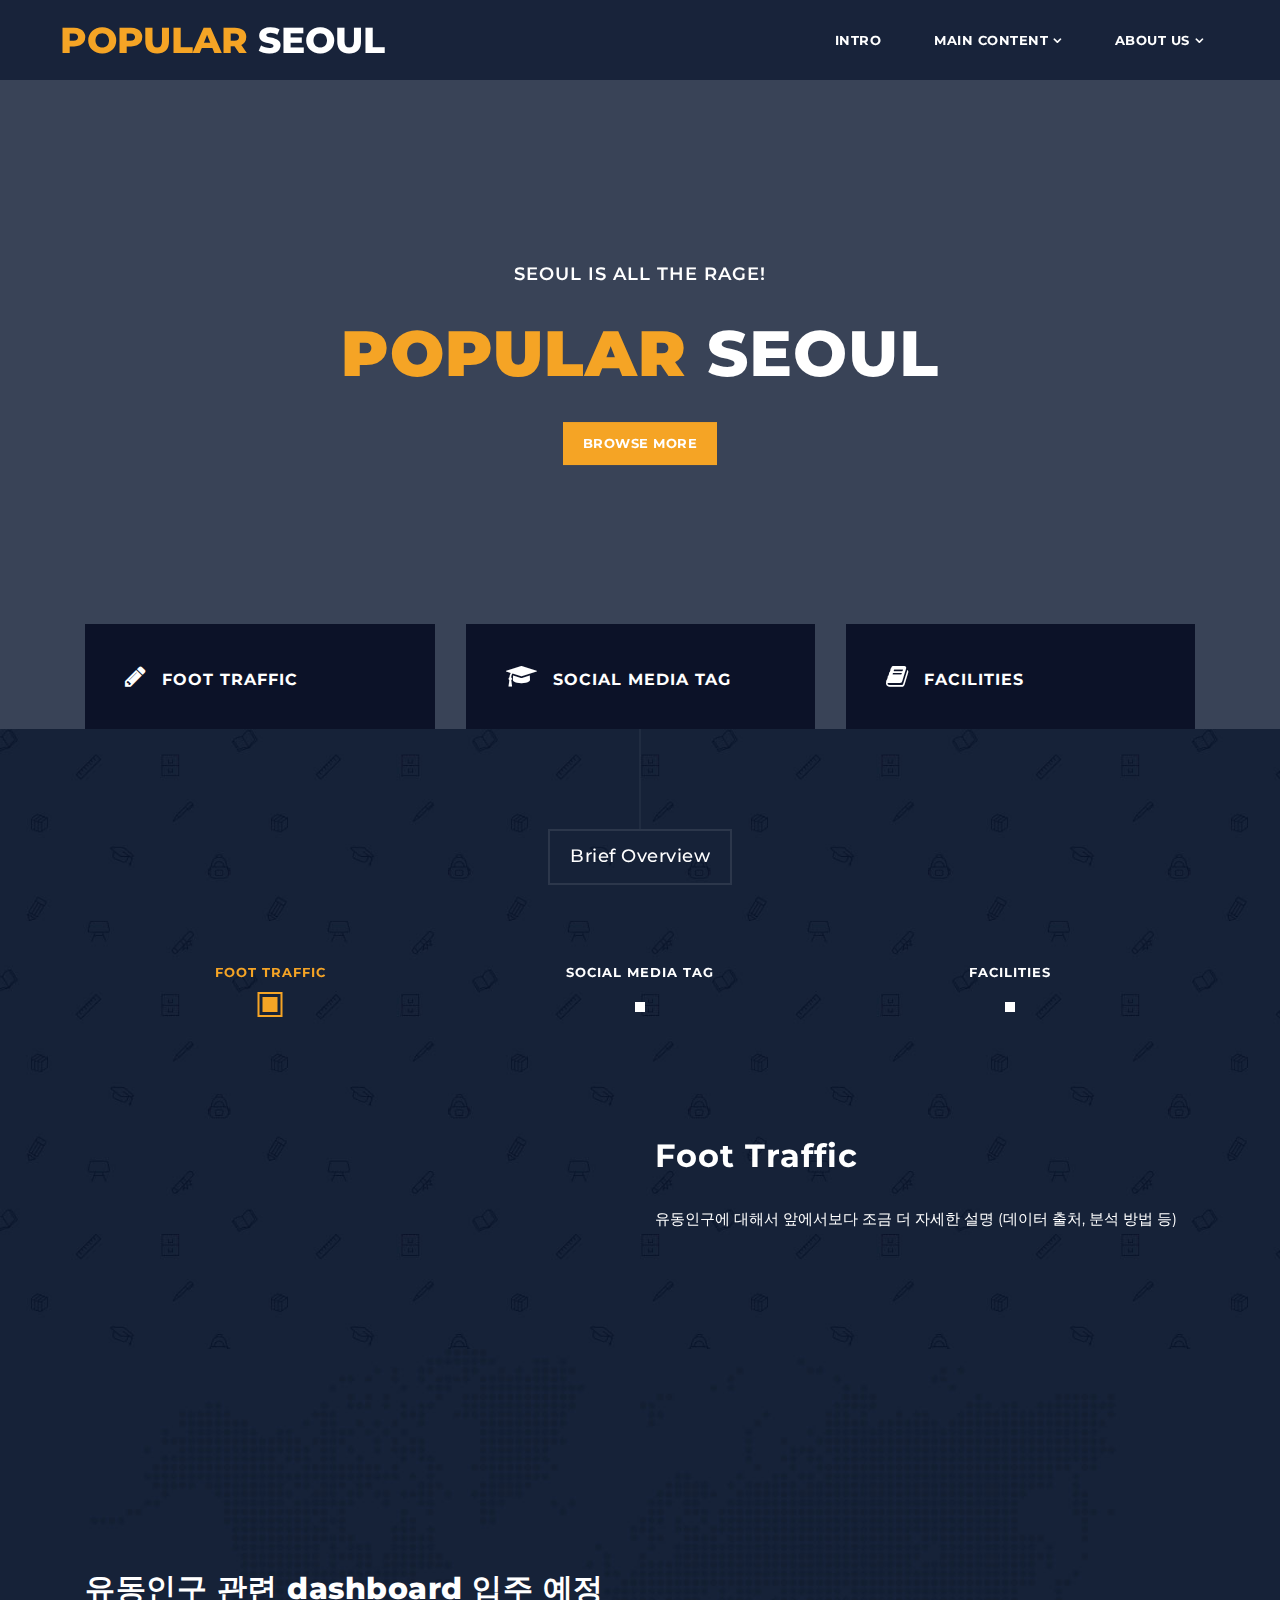
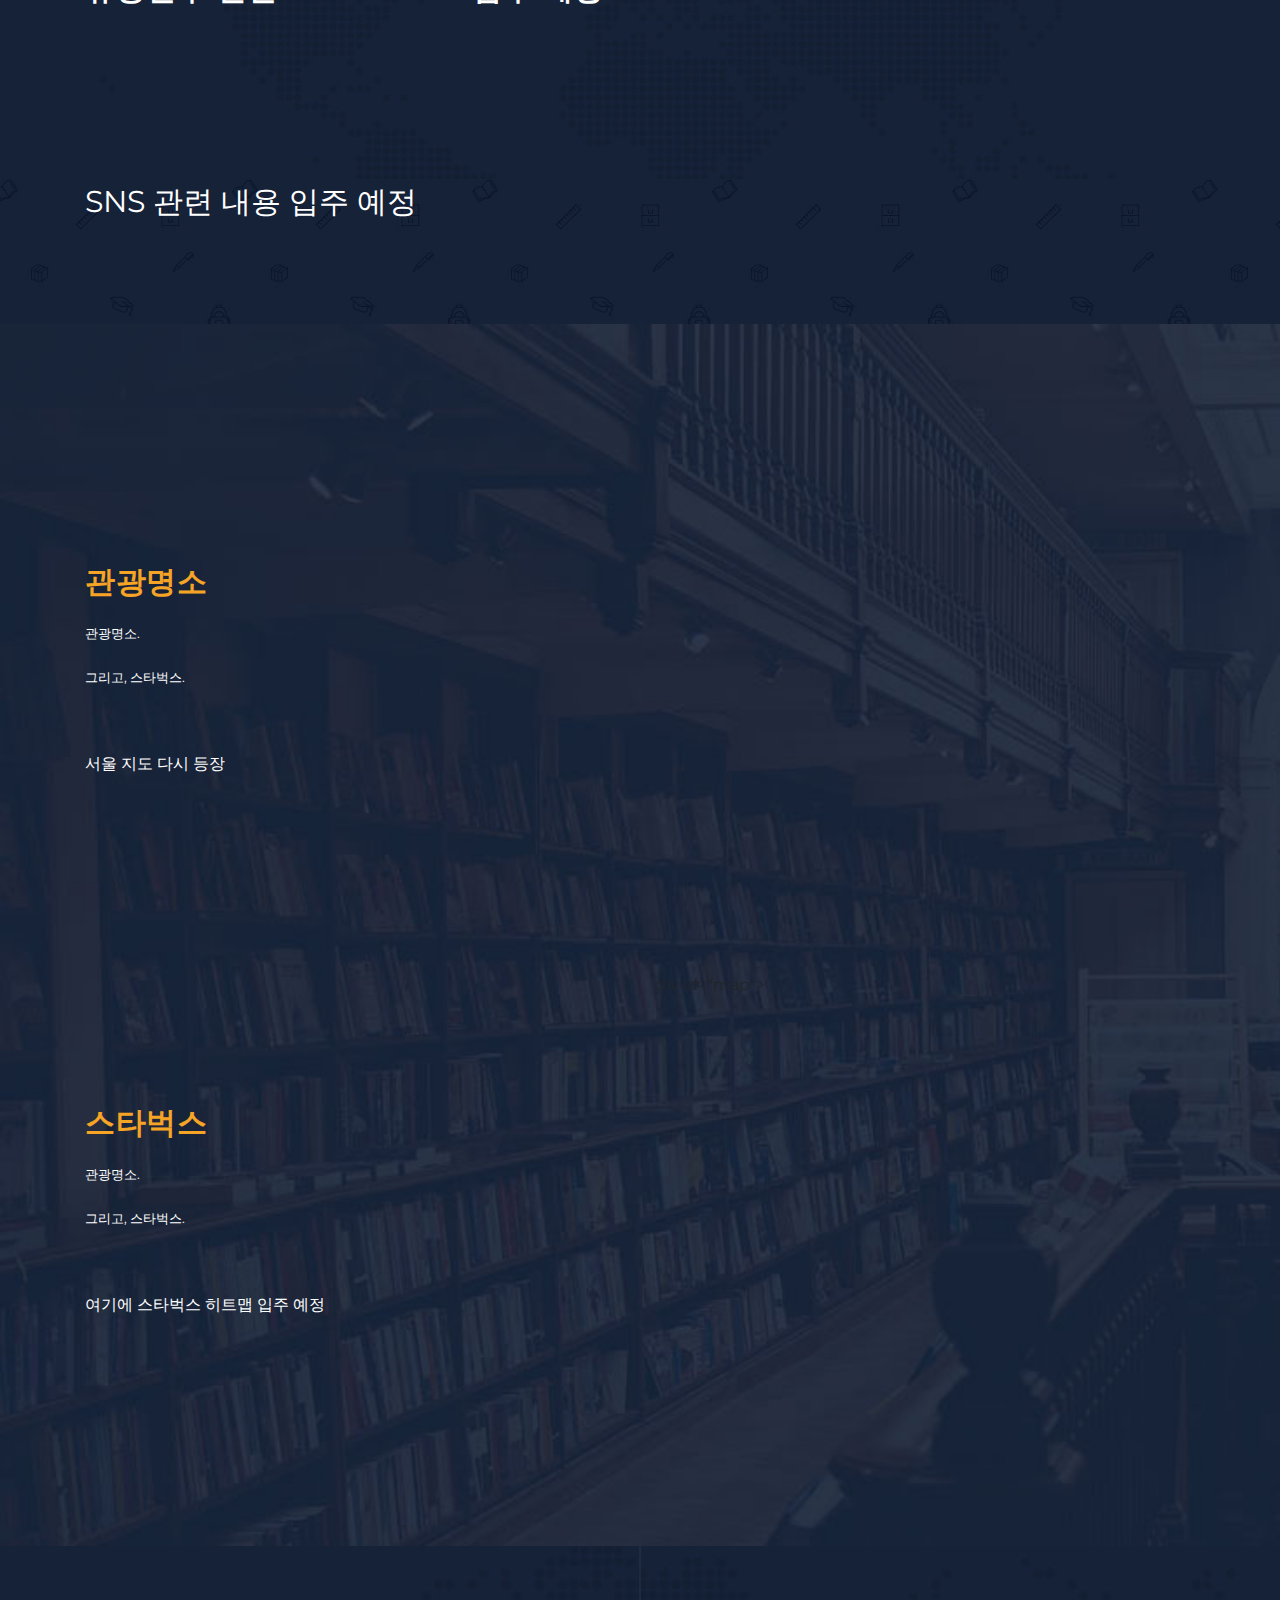
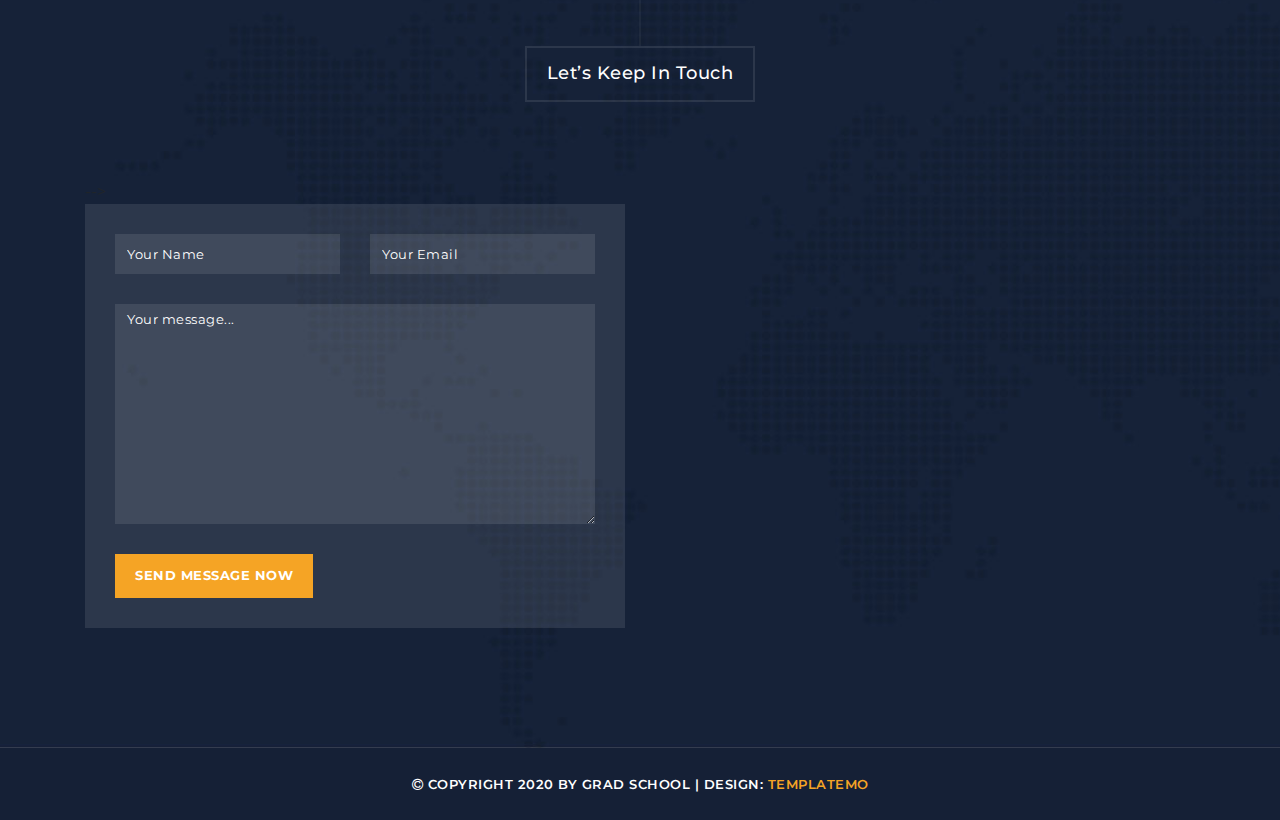
==== HTML_template/index.html @ b102420b "BigStep" ====
<!DOCTYPE html>
<html lang="en">

  <head>

    <meta charset="utf-8">
    <meta name="viewport" content="width=device-width, initial-scale=1, shrink-to-fit=no">
    <meta name="description" content="">
    <meta name="author" content="">

    <link href="assets\images\img_symbol.png" rel="icon">
    <link href="https://fonts.googleapis.com/css?family=Montserrat:100,200,300,400,500,600,700,800,900" rel="stylesheet">

    <title>Seoul is all the rage!</title>
    
    <!-- Bootstrap core CSS -->
    <link href="vendor/bootstrap/css/bootstrap.min.css" rel="stylesheet">

    <!-- Additional CSS Files -->
    <link rel="stylesheet" href="assets/css/fontawesome.css">
    <link rel="stylesheet" href="assets/css/templatemo-grad-school.css">
    <link rel="stylesheet" href="assets/css/owl.css">
    <link rel="stylesheet" href="assets/css/lightbox.css">
  </head>



<body>
  <!--header-->
  <header class="main-header clearfix" role="header">
    <div class="logo">
      <a href="#"><em>Popular</em> Seoul</a>
    </div>
    <a href="#menu" class="menu-link"><i class="fa fa-bars"></i></a>
    <nav id="menu" class="main-nav" role="navigation">
      <ul class="main-menu">
        <li><a href="#section1">Intro</a></li>
        <li class="has-submenu"><a href="#section2">Main Content</a>
          <ul class="sub-menu">
            <li><a href="#section2">Brief Overview</a></li>
            <li><a href="#section3">Foot Traffic</a></li>
            <li><a href="#section3">Social Media Tag</a></li>
            <li><a href="#section4">Facilities</a></li>
          </ul>
        </li>
        <li class="has-submenu"><a href="#section5">About us</a>
          <ul class="sub-menu">
            <li><a href="https://github.com/hwii-kk" target="_blank" class="external">Hwi Github</a></li>
            <li><a href="https://github.com/ohilikeit" target="_blank" class="external">Hwan Github</a></li>
            <li><a href="https://sungjunlim.netlify.app/" target="_blank" class="external">Jun Github</a></li>
          </ul>
        </li>
      </ul>
    </nav>
  </header>

  <!-- ***** Main Banner Area Start ***** -->
  <section class="section main-banner" id="top" data-section="section1">
    <div class="main-video-container">
      <p align="middle">
        <iframe width="940" height="600" src="https://www.youtube.com/embed/3P1CnWI62Ik?amp;autoplay=1&amp;playlist=3P1CnWI62Ik&loop=1&mute=1&controls=0&modestbranding=1&disablekb=1&rel=0&showinfo=0" frameborder="0" allow="accelerometer; autoplay; clipboard-write; encrypted-media; gyroscope; picture-in-picture" allowfullscreen></iframe>
      </p>
    </div>
    <div class="video-overlay header-text">
      <div class="caption">
        <h6>Seoul is all the rage!</h6>
        <h2><em>Popular</em> Seoul</h2>
        <div class="main-button">
            <div class="scroll-to-section"><a href="#section2">Browse more</a></div>
        </div>
      </div>
    </div>
  </section>
  <!-- ***** Main Banner Area End ***** -->


  <section class="features">
    <div class="container">
      <div class="row">
        <div class="col-lg-4 col-12">
          <div class="features-post">
            <div class="features-content">
              <div class="content-show">
                <h4><i class="fa fa-pencil"></i>Foot Traffic</h4>
              </div>
              <div class="content-hide">
                <p>유동인구 관련 간략 소개</p>
                <div class="scroll-to-section"><a href="#section2">More Info.</a></div>
            </div>
            </div>
          </div>
        </div>
        <div class="col-lg-4 col-12">
          <div class="features-post second-features">
            <div class="features-content">
              <div class="content-show">
                <h4><i class="fa fa-graduation-cap"></i>Social Media Tag</h4>
              </div>
              <div class="content-hide">
                <p>We crawled data from Instagram and made word cloud.</p>
                <div class="scroll-to-section"><a href="#section3">Details</a></div>
              </div>
            </div>
          </div>
        </div>
        <div class="col-lg-4 col-12">
          <div class="features-post third-features">
            <div class="features-content">
              <div class="content-show">
                <h4><i class="fa fa-book"></i>Facilities</h4>
              </div>
              <div class="content-hide">
                <p>관광지 및 편의시설(스타벅스) 분석한 거 간략 소개</p>
                <div class="scroll-to-section"><a href="#section4">Saerch More</a></div>
            </div>
            </div>
          </div>
        </div>
      </div>
    </div>
  </section>

  <section class="section why-us" data-section="section2">
    <div class="container">
      <div class="row">
        <div class="col-md-12">
          <div class="section-heading">
            <h2>Brief Overview</h2>
          </div>
        </div>
        <div class="col-md-12">
          <div id='tabs'>
            <ul>
              <li><a href='#tabs-1'>Foot Traffic</a></li>
              <li><a href='#tabs-2'>Social Media Tag</a></li>
              <li><a href='#tabs-3'>Facilities</a></li>
            </ul>
            <section class='tabs-content'>
              <article id='tabs-1'>
                <div class="row">
                  <div class="col-md-6">
                    <img src="" alt="">
                  </div>
                  <div class="col-md-6">
                    <h4>Foot Traffic</h4>
                    <p>유동인구에 대해서 앞에서보다 조금 더 자세한 설명 (데이터 출처, 분석 방법 등)</p>
                    <!-- <p>Grad School is free educational HTML template with Bootstrap 4.5.2 CSS layout. Feel free to use it for educational or commercial purposes. You may want to make <a href="https://paypal.me/templatemo" target="_parent" rel="sponsored">a little donation</a> to TemplateMo. Please tell your friends about us. Thank you.</p> -->
                  </div>
                </div>
              </article>
              <article id='tabs-2'>
                <div class="row">
                  <div class="col-md-6">
                    <img src="C:\Users\SungJunLim\Desktop\templatemo_557_grad_school\assets\images\instagram_logo.png" alt="">
                  </div>
                  <div class="col-md-6">
                    <h4>Social Media Tag</h4>
                    <br>
                    <p>We've tried to scrap data related to popular place in Seoul using several tags e.g. "서울맛집", "서울핫플", "서울데이트" etc. </p>
                    <br>
                    <p>We tried to make word cloud using self-crawled 5,000 data  </p>
                    <br>
                    <p>아직 crawling 진행 중이고 완료 시 pre-processing 방안 고민해야합니다.</p>
                  </div>
                </div>
              </article>
              <article id='tabs-3'>
                <div class="row">
                  <div class="col-md-6">
                    <img src="" alt="">
                  </div>
                  <div class="col-md-6">
                    <h4>Facilities</h4>
                    <p>관광정보 관련 설명 <a rel="nofollow" href="https://datalab.naver.com/" target="_blank">(데이터 출처, 분석)</a></p>
                    <p>스타벅스 및 편의시설에 대한 설명</p>
                  </div>
                </div>
              </article>
            </section>
          </div>
        </div>
      </div>
    </div>
  </section>

<!-- 유동인구 Section -->
  <section class="section coming-soon" data-section="section3">
    <div class="container">
      <div class="row">
        <div class="col-md-12">
          <div class="continer centerIt">
            <div>
              <h4>유동인구 관련 dashboard 입주 예정</h4>

              <!-- <div class="counter">

                <div class="days">
                  <div class="value">00</div>
                  <span>Days</span>
                </div>

                <div class="hours">
                  <div class="value">00</div>
                  <span>Hours</span>
                </div>

                <div class="minutes">
                  <div class="value">00</div>
                  <span>Minutes</span>
                </div>

                <div class="seconds">
                  <div class="value">00</div>
                  <span>Seconds</span>
                </div>

              </div> -->
            </div>
          </div>
        </div>
      </div>
    </div>
  </section>


<!-- SNS 분석 섹션 -->
  <section class="section courses" data-section="section4">
    <div class="container">
      <div class="row">
        <div class="col-md-12">
          <div id="word_cloud">
            SNS 관련 내용 입주 예정
          </div>
        </div>
      </div>
    </div>
  </section>

  <!-- Attraction 분석 섹션-->
  <section class="section video" data-section="section5">
    <div class="container">
      <div class="row">
        <div class="col-md-6 align-self-center">
          <div class="left-content">
            <h4><em>관광명소</em></h4>
            <p>관광명소.
            <br><br>그리고, 스타벅스.</p>
            <br><br>서울 지도 다시 등장
          </div>
        </div>
        <div class="col-md-6">
          <div id="map">
            <iframe src="https://maps.google.com/maps?q=Av.+L%C3%BAcio+Costa,+Rio+de+Janeiro+-+RJ,+Brazil&t=&z=13&ie=UTF8&iwloc=&output=embed" width="100%" height="422px" frameborder="0" style="border:0" allowfullscreen></iframe>
          </div>
        </div>
      </div>

      <div class="make-distance"></div>

      <div class="row">
        <div class="col-md-6 align-self-center">
          <div class="left-content">
            <h4><em>스타벅스</em></h4>
            <p>관광명소.
            <br><br>그리고, 스타벅스.</p>
            <br><br>여기에 스타벅스 히트맵 입주 예정
          </div>
        </div>
        <div class="col-md-6">div id="map">
          <iframe src="https://maps.google.com/maps?q=Av.+L%C3%BAcio+Costa,+Rio+de+Janeiro+-+RJ,+Brazil&t=&z=13&ie=UTF8&iwloc=&output=embed" width="100%" height="422px" frameborder="0" style="border:0" allowfullscreen></iframe>
        </div>
        </div>
      </div>
    </div>
  </section>



  <!-- <section class="section courses" data-section="section4">
    <div class="container-fluid">
      <div class="row">
        <div class="col-md-12">
          <div class="section-heading">
            <h2>Social Media Tag</h2>
          </div>
        </div>
        <div class="owl-carousel owl-theme">
          <div class="item">
            <img src="assets/images/courses-01.jpg" alt="Course #1">
            <div class="down-content">
              <h4>Digital Marketing</h4>
              <p>You can get free images and videos for your websites by visiting Unsplash, Pixabay, and Pexels.</p>
              <div class="author-image">
                <img src="assets/images/author-01.png" alt="Author 1">
              </div>
              <div class="text-button-pay">
                <a href="#">Pay <i class="fa fa-angle-double-right"></i></a>
              </div>
            </div>
          </div>
          <div class="item">
            <img src="assets/images/courses-02.jpg" alt="Course #2">
            <div class="down-content">
              <h4>Business World</h4>
              <p>Quisque cursus augue ut velit dictum, quis volutpat enim blandit. Maecenas a lectus ac ipsum porta.</p>
              <div class="author-image">
                <img src="assets/images/author-02.png" alt="Author 2">
              </div>
              <div class="text-button-free">
                <a href="#">Free <i class="fa fa-angle-double-right"></i></a>
              </div>
            </div>
          </div>
          <div class="item">
            <img src="assets/images/courses-03.jpg" alt="Course #3">
            <div class="down-content">
              <h4>Media Technology</h4>
              <p>Pellentesque ultricies diam magna, auctor cursus lectus pretium nec. Maecenas finibus lobortis enim.</p>
              <div class="author-image">
                <img src="assets/images/author-03.png" alt="Author 3">
              </div>
              <div class="text-button-pay">
                <a href="#">Pay <i class="fa fa-angle-double-right"></i></a>
              </div>
            </div>
          </div>
          <div class="item">
            <img src="assets/images/courses-04.jpg" alt="Course #4">
            <div class="down-content">
              <h4>Communications</h4>
              <p>Download free images and videos for your websites by visiting Unsplash, Pixabay, and Pexels.</p>
              <div class="author-image">
                <img src="assets/images/author-04.png" alt="Author 4">
              </div>
              <div class="text-button-free">
                <a href="#">Free <i class="fa fa-angle-double-right"></i></a>
              </div>
            </div>
          </div>
          <div class="item">
            <img src="assets/images/courses-05.jpg" alt="">
            <div class="down-content">
              <h4>Business Ethics</h4>
              <p>Pellentesque ultricies diam magna, auctor cursus lectus pretium nec. Maecenas finibus lobortis enim.</p>
              <div class="author-image">
                <img src="assets/images/author-05.png" alt="">
              </div>
              <div class="text-button-pay">
                <a href="#">Pay <i class="fa fa-angle-double-right"></i></a>
              </div>
            </div>
          </div>
          <div class="item">
            <img src="assets/images/courses-01.jpg" alt="">
            <div class="down-content">
              <h4>Photography</h4>
              <p>Quisque cursus augue ut velit dictum, quis volutpat enim blandit. Maecenas a lectus ac ipsum porta.</p>
              <div class="author-image">
                <img src="assets/images/author-01.png" alt="">
              </div>
              <div class="text-button-free">
                <a href="#">Free <i class="fa fa-angle-double-right"></i></a>
              </div>
            </div>
          </div>
          <div class="item">
            <img src="assets/images/courses-02.jpg" alt="">
            <div class="down-content">
              <h4>Web Development</h4>
              <p>Pellentesque ultricies diam magna, auctor cursus lectus pretium nec. Maecenas finibus lobortis enim.</p>
              <div class="author-image">
                <img src="assets/images/author-02.png" alt="">
              </div>
              <div class="text-button-free">
                <a href="#">Free <i class="fa fa-angle-double-right"></i></a>
              </div>
            </div>
          </div>
          <div class="item">
            <img src="assets/images/courses-03.jpg" alt="">
            <div class="down-content">
              <h4>Learn HTML CSS</h4>
              <p>You can get free images and videos for your websites by visiting Unsplash, Pixabay, and Pexels.</p>
              <div class="author-image">
                <img src="assets/images/author-03.png" alt="">
              </div>
              <div class="text-button-pay">
                <a href="#">Pay <i class="fa fa-angle-double-right"></i></a>
              </div>
            </div>
          </div>
          <div class="item">
            <img src="assets/images/courses-04.jpg" alt="">
            <div class="down-content">
              <h4>Social Media</h4>
              <p>Pellentesque ultricies diam magna, auctor cursus lectus pretium nec. Maecenas finibus lobortis enim.</p>
              <div class="author-image">
                <img src="assets/images/author-04.png" alt="">
              </div>
              <div class="text-button-pay">
                <a href="#">Pay <i class="fa fa-angle-double-right"></i></a>
              </div>
            </div>
          </div>
          <div class="item">
            <img src="assets/images/courses-05.jpg" alt="">
            <div class="down-content">
              <h4>Digital Arts</h4>
              <p>Quisque cursus augue ut velit dictum, quis volutpat enim blandit. Maecenas a lectus ac ipsum porta.</p>
              <div class="author-image">
                <img src="assets/images/author-05.png" alt="">
              </div>
              <div class="text-button-free">
                <a href="#">Free <i class="fa fa-angle-double-right"></i></a>
              </div>
            </div>
          </div>
          <div class="item">
            <img src="assets/images/courses-01.jpg" alt="">
            <div class="down-content">
              <h4>Media Streaming</h4>
              <p>Pellentesque ultricies diam magna, auctor cursus lectus pretium nec. Maecenas finibus lobortis enim.</p>
              <div class="author-image">
                <img src="assets/images/author-01.png" alt="">
              </div>
              <div class="text-button-pay">
                <a href="#">Pay <i class="fa fa-angle-double-right"></i></a>
              </div>
            </div>
          </div>
        </div>
      </div>
    </div>
  </section>
-->

  <!-- <section class="section video" data-section="section5">
    <div class="container">
      <div class="row">
        <div class="col-md-6 align-self-center">
          <div class="left-content">
            <span>our presentation is for you</span>
            <h4>Watch the video to learn more <em>about Grad School</em></h4>
            <p>You are NOT allowed to redistribute this template ZIP file on any template collection website. However, you can use this template to convert into a specific theme for any kind of CMS platform such as WordPress. You may <a rel="nofollow" href="https://templatemo.com/contact" target="_parent">contact TemplateMo</a> for details.
            <br><br>Suspendisse tincidunt, magna ut finibus rutrum, libero dolor euismod odio, nec interdum quam felis non ante.</p>
            <div class="main-button"><a rel="nofollow" href="https://fb.com/templatemo" target="_parent">External URL</a></div>
          </div>
        </div>
        <div class="col-md-6">
          <article class="video-item">
            <div class="video-caption">
              <h4>Power HTML Template</h4>
            </div>
            <figure>
              <a href="https://www.youtube.com/watch?v=r9LtOG6pNUw" class="play"><img src="assets/images/main-thumb.png"></a>
            </figure>
          </article>
        </div>
      </div>
    </div>
  </section> -->

  <section class="section contact" data-section="section6">
    <div class="container">
      <div class="row">
        <div class="col-md-12">
          <div class="section-heading">
            <h2>Let’s Keep In Touch</h2>
          </div>
        </div>
        <div class="col-md-6"> -->
        
        <!-- Do you need a working HTML contact-form script?
                	
                    Please visit https://templatemo.com/contact page -->
                    
          <form id="contact" action="" method="post">
            <div class="row">
              <div class="col-md-6">
                  <fieldset>
                    <input name="name" type="text" class="form-control" id="name" placeholder="Your Name" required="">
                  </fieldset>
                </div>
                <div class="col-md-6">
                  <fieldset>
                    <input name="email" type="text" class="form-control" id="email" placeholder="Your Email" required="">
                  </fieldset>
                </div>
              <div class="col-md-12">
                <fieldset>
                  <textarea name="message" rows="6" class="form-control" id="message" placeholder="Your message..." required=""></textarea>
                </fieldset>
              </div>
              <div class="col-md-12">
                <fieldset>
                  <button type="submit" id="form-submit" class="button">Send Message Now</button>
                </fieldset>
              </div>
            </div>
          </form>
        </div>
        <div class="col-md-6">
          <div id="map">
            <iframe src="https://maps.google.com/maps?q=Av.+L%C3%BAcio+Costa,+Rio+de+Janeiro+-+RJ,+Brazil&t=&z=13&ie=UTF8&iwloc=&output=embed" width="100%" height="422px" frameborder="0" style="border:0" allowfullscreen></iframe>
          </div>
        </div>
      </div>
    </div>
  </section>

  <footer>
    <div class="container">
      <div class="row">
        <div class="col-md-12">
          <p><i class="fa fa-copyright"></i> Copyright 2020 by Grad School  
          
           | Design: <a href="https://templatemo.com" rel="sponsored" target="_parent">TemplateMo</a></p>
        </div>
      </div>
    </div>
  </footer>

  <!-- Scripts -->
  <!-- Bootstrap core JavaScript -->
    <script src="vendor/jquery/jquery.min.js"></script>
    <script src="vendor/bootstrap/js/bootstrap.bundle.min.js"></script>

    <script src="assets/js/isotope.min.js"></script>
    <script src="assets/js/owl-carousel.js"></script>
    <script src="assets/js/lightbox.js"></script>
    <script src="assets/js/tabs.js"></script>
    <script src="assets/js/video.js"></script>
    <script src="assets/js/slick-slider.js"></script>
    <script src="assets/js/custom.js"></script>
    <script>
        //according to loftblog tut
        $('.nav li:first').addClass('active');

        var showSection = function showSection(section, isAnimate) {
          var
          direction = section.replace(/#/, ''),
          reqSection = $('.section').filter('[data-section="' + direction + '"]'),
          reqSectionPos = reqSection.offset().top - 0;

          if (isAnimate) {
            $('body, html').animate({
              scrollTop: reqSectionPos },
            800);
          } else {
            $('body, html').scrollTop(reqSectionPos);
          }

        };

        var checkSection = function checkSection() {
          $('.section').each(function () {
            var
            $this = $(this),
            topEdge = $this.offset().top - 80,
            bottomEdge = topEdge + $this.height(),
            wScroll = $(window).scrollTop();
            if (topEdge < wScroll && bottomEdge > wScroll) {
              var
              currentId = $this.data('section'),
              reqLink = $('a').filter('[href*=\\#' + currentId + ']');
              reqLink.closest('li').addClass('active').
              siblings().removeClass('active');
            }
          });
        };

        $('.main-menu, .scroll-to-section').on('click', 'a', function (e) {
          if($(e.target).hasClass('external')) {
            return;
          }
          e.preventDefault();
          $('#menu').removeClass('active');
          showSection($(this).attr('href'), true);
        });

        $(window).scroll(function () {
          checkSection();
        });
    </script>
</body>
</html>
---- HTML_template/assets/css/templatemo-grad-school.css ----
/*
    
TemplateMo 557 Grad School

https://templatemo.com/tm-557-grad-school

*/


@import url(fontawesome.css);
@import url("<link href="https://fonts.googleapis.com/css?family=Montserrat:100,200,300,400,500,600,700,800,900" rel="stylesheet">");
body {
    font-family: 'Montserrat', sans-serif;
}

/* Basic */

a {
	color: #3CF;
    text-decoration: none;
}

a:hover {
	color: #FC3;
    text-decoration: none;
}

ul {
    padding: 0px;
    margin: 0px;
    list-style: none;
}

p {
    font-size: 13px;
    line-height: 22px;
}


.section-heading {
    text-align: center;
    margin-bottom: 70px;
}

.section-heading h2:before {
    width: 1px;
    height: 100px;
    background-color: rgba(250,250,250,0.1);
    position: absolute;
    top: -102px;
    content: '';
    left: 50%;
    transform: translate(-50%);
}

.section-heading h2 {
    margin-top: 100px;
    position: relative;
    font-size: 18px;
    font-weight: 500;
    color: #fff;
    letter-spacing: 0.5px;
    display: inline-block;
    padding: 15px 20px;
    border: 2px solid rgba(250,250,250,0.1);
}


/* Buttons */

.main-button a {
    background-color: #f5a425;
    color: #fff;
    font-size: 13px;
    text-transform: uppercase;
    letter-spacing: 0.5px;
    font-weight: 700;
    padding: 12px 20px;
    display: inline-block;
    outline: none;
}

a.menu-link { display: none; }

@media screen and (max-width: 950px) {
  a.menu-link {
    float: right;
    display: block;
    font-size: 36px;
    color: #fff;
    padding-right: 30px;
    padding-top: 15px;
  }
  nav[role="navigation"] {
    clear: both;
    -webkit-transition: all 0.3s ease-out;
    -moz-transition: all 0.3s ease-out;
    -ms-transition: all 0.3s ease-out;
    -o-transition: all 0.3s ease-out;
    transition: all 0.3s ease-out;
  }
  .js nav[role="navigation"] {
    overflow: hidden;
    max-height: 0;
  }
  nav[role="navigation"].active {
    max-height: 20em;
    height: 20em;
    overflow-y: scroll;
  }
  nav[role="navigation"] ul {
    top: 0;
    width: 100%;
    position: relative;
    margin: 0;
    padding: 0;
    border-top: 1px solid rgba(250,250,250,0.25);
    background-color: rgba(22,34,57,0.99);
  }
  nav[role="navigation"] li a {
    display: block;
    padding: 15px 0px;
    border-bottom: 1px solid rgba(250,250,250,0.25);
    text-align: center;
    color: #fff;
    font-size: 13px;
    text-transform: uppercase;
    font-weight: 700;
    line-height: 1.5;
  }
  nav[role="navigation"] li:hover a,
  nav[role="navigation"] li.active a {
      color: #f5a425;
  }
  
  @media screen and (min-width: 951px) {
    .js nav[role="navigation"] {
      max-height: none;
    }

    nav[role="navigation"] li {
      display: inline-block;
      margin: 0 0.25em;
    }
    nav[role="navigation"] li a {
      border: 0;
    }
  }
}

/* Header */

@media screen and (max-width: 1050px) {
  .main-header .logo {
      padding-left: 30px!important;
  }

  .main-menu {
      padding-right: 30px!important;
  }

  .main-menu li {
      margin-left: 5px!important;
  }
}

.main-header {
    background-color: rgba(22,34,57,0.95);
    height: 80px;
    position: fixed;
    z-index: 12;
    width: 100%;
    top: 0;
}

.main-header .logo {
    float: left;
    line-height: 80px;
    padding-left: 60px;
}

.main-header .logo a {
    font-size: 36px;
    text-transform: uppercase;
    font-weight: 800;
    color: #fff;
}
.main-header .logo a em {
    font-style: normal;
    color: #f5a425;
}

.main-menu {
    float: right;
    padding-right: 60px;
}

.main-menu li {
    display: inline-block;
    line-height: 79px;
    margin-left: 15px;
    position: relative;
}

.main-menu li:first-child {
    margin-left: 0px;
}

.main-menu li a {
    padding: 10px 15px;
    font-size: 13px;
    text-transform: uppercase;
    letter-spacing: 0.5px;
    font-weight: 700;
    color: #fff;
    border: 2px solid transparent;
    transition: all 0.5s;
}

.main-menu li.has-submenu a:after {
    content: '\f107';
    font-family: "FontAwesome";
    margin-left: 5px;
}

.main-menu li.has-submenu ul li a:after {
    display: none;
}

.main-menu li .sub-menu {
    position: absolute;
    width: 160px;
    background-color: #18233a;
    opacity: 0;
    visibility: hidden;
    transition: all 0.5s;
}

.main-menu li:hover .sub-menu {
    opacity: 1;
    visibility: visible;
}

.main-menu li .sub-menu li {
    display: block;
    line-height: 20px;
    margin-left: 0px;
    margin-bottom: 15px;
    padding-bottom: 15px;
    border-bottom: 1px solid #121b2f;
}

.main-menu li .sub-menu li:first-child {
    padding-top: 15px;
}

.main-menu li .sub-menu li:last-child {
    margin-bottom: 0px;
    border-bottom: none;
}

.main-menu li .sub-menu li a {
    font-size: 12px;
    font-weight: 500;
    padding: 0px 15px;
    letter-spacing: 0.5px;
    border: none;
    transition: all 0.5s;
}

.main-menu li .sub-menu li a:hover {
    color: #f5a425;
    border: none;
}

.main-nav li:hover a,
.main-nav li.active a {
    border: 2px solid #f5a425;
}

@media (max-width: 950px) {
  .main-nav li:hover a,
  .main-nav li.active a {
    border: 2px solid transparent;
    border-bottom: 1px solid rgba(250,250,250,0.25);
  }
}


.main-video-container {
  position: relative;
  height: 0;
  padding-bottom: 56.25%;
}

.main-video-container iframe {
  position: absolute;
  top: 0;
  left: 0;
  width: 100%;
  height: 100%;
}


/* Slider */

.main-banner {
  position: relative;
  max-height: 100%;
  overflow: hidden;
  margin-bottom: -7px;
}

#bg-video {
    min-width: 100%;
    min-height: 100vh;
    max-width: 100%;
    max-height: 100vh;
    object-fit: cover;
    z-index: -1;
}

#bg-video::-webkit-media-controls {
    display: none !important;
}

.video-overlay {
    position: absolute;
    background-color: rgba(22,34,57,0.85);
    top: 0;
    left: 0;
    bottom: 7px;
    width: 100%;
}

.main-banner .caption {
  text-align: center;
  position: absolute;
  width: 80%;
  left: 50%;
  top: 50%;
  transform: translate(-50%,-50%);
}

.main-banner .caption h6 {
  margin-top: 0px;
  font-size: 18px;
  text-transform: uppercase;
  font-weight: 600;
  color: #fff;
  letter-spacing: 1px;
}

.main-banner .caption h2 {
  margin-top: 30px;
  margin-bottom: 30px;
  font-size: 64px;
  text-transform: uppercase;
  font-weight: 800;
  color: #fff;
  letter-spacing: 1px;
}

.main-banner .caption h2 em {
  font-style: normal;
  color: #f5a425;
  font-weight: 900;
}

@media screen and (max-width: 1180px) {

  .main-banner .caption h6 {
    font-weight: 500;
  }

  .main-banner .caption h2 {
    font-size: 58px;
  }

}
@media screen and (max-width: 767px) {

  .main-banner .caption h6 {
    font-weight: 500;
  }

  .main-banner .caption h2 {
    font-size: 36px;
  }

}


/* Features */

section.features .col-4 {
    padding-left: 0px;
    padding-right: 0px;
}

.features-post {
  position: relative;
  margin-bottom: 0px;
}

.features-thumb {
  overflow: hidden;
  position: relative;
}

.features-thumb img {
  width: 100%;
}

.features-content {
  position: absolute;
  bottom: 0;
  left: 0;
  width: 100%;
  background-color: #0c1228;
  color: #fff;
  padding: 40px;
}

.features-content:hover {
    background-color: #f5a425;
    box-shadow: 0px 0px 30px rgba(0,0,0,0.5);
}

.features-content h4 {
    font-size: 16px;
    text-transform: uppercase;
    font-weight: 700;
    color: #fff;
    letter-spacing: 1px;
    margin-bottom: 0px;
}

.features-content h4 i {
    margin-right: 15px;
    font-size: 24px;
}

.features-content p {
    margin-bottom: 0px;
}

.features-content a {
  margin-top: 15px;
  display: inline-block;
  text-transform: uppercase;
  color: #fff;
  letter-spacing: 0.5px;
  font-weight: 700;
  font-size: 14px;
  border-bottom: 2px solid #fff;
}

.features-content p.hidden-sm {
  display: none;
}

.second-features,
.third-features {
    border-left: 1px solid rgba(250,250,250,0.1);
}

.content-hide {
  margin-top: 15px;
  display: none;
}

.content-hide p {
  color: #fff;
}

@media screen and (max-width: 767px) {

  .features-content {
    padding: 15px;
  }
  .features-content h4 i {
    display: block;
    margin-bottom: 10px;
  }
  .features-content h4 {
    font-size: 14px;
  }
  .features-content p {
    display: none;
  }
  .features-content p.hidden-sm {
    display: block;
  }
  .features-content a {
    letter-spacing: 0px;
    font-size: 13px;
    font-weight: 600;
  }

}



/* Why Choosing Us */

section.why-us {
    background-image: url(../images/choosing-bg.jpg);
    background-color: #172238;
    background-repeat: no-repeat;
    background-size: cover;
    padding-bottom: 100px;
}

#tabs {
  text-align: center;
}
#tabs ul {
  margin: 0;
  padding: 0;
  -webkit-column-count: 3;
  -moz-column-count: 3;
  column-count: 3;
  -webkit-column-gap: 0;
  -moz-column-gap: 0;
  column-gap: 0;
}
#tabs ul::after {
  clear: both;
  content: "";
  display: table;
}
#tabs ul li {
  display: block;
  font-weight: 400;
  font-size: 1.2em;
  letter-spacing: 1px;
  text-align: center;
}
#tabs ul li a {
  display: block;
  font-size: 13px;
  font-weight: 700;
  letter-spacing: 1px;
  cursor: pointer;
  outline: 0;
  padding-bottom: 30px;
  color: #fff;
  text-decoration: none;
  text-transform: uppercase;
  position: relative;
}
#tabs ul li a:after {
    transition: all 0.3s;
    width: 10px;
    height: 10px;
    background-color: #fff;
    content: '';
    position: absolute;
    left: 50%;
    transform: translate(-50%);
    bottom: 0;
}
#tabs ul li a:before {
    transition: all 0.3s;
    width: 25px;
    height: 25px;
    border: 2px solid transparent;
    background-color: transparent;
    content: '';
    position: absolute;
    left: 50%;
    transform: translate(-50%);
    bottom: -5px;
}
#tabs ul li span {
  display: block;
  margin-bottom: 0.75em;
}
#tabs ul .ui-tabs-active {
}
#tabs ul .ui-tabs-active a {
  color: #f5a425;
}
#tabs ul .ui-tabs-active a:after {
  background-color: #f5a425;
  width: 15px;
  height: 15px;
}
#tabs ul .ui-tabs-active a:before {
  border-color: #f5a425;
}
#tabs h4 {
    margin-top: 60px;
    font-size: 32px;
    font-weight: 700;
    letter-spacing: 1px;
    color: #fff;
    margin-bottom: 30px;
}

#tabs p {
    color: #fff;
    font-size: 15px;
    line-height: 28px;
}

.tabs-content {
    margin-top: 60px;
    text-align: left;
}

@media screen and (max-width: 767px) {
  
  .tabs-content {
      text-align: center;
  }

}

.tabs-content img {
    width: 100%;
    overflow: hidden;
    padding-right: 45px;
}

@media screen and (max-width: 767px) {

  .tabs-content img {
      padding-right: 0px;
  }

}


/* Coming Soon */

section.coming-soon {
    background-image: url(../images/contact-bg.jpg);
    background-repeat: no-repeat;
    background-size: cover;
    background-color: #172238;
    padding: 120px 0px;
}

section.coming-soon .continer .counter div {
  display: inline-block;
}
section.coming-soon .continer h4 {
    margin-top: 100px;
    font-size: 30px;
    color: #fff;
    font-weight: 800;
    letter-spacing: 0.5px;
    line-height: 40px;
    margin-bottom: 50px;
}
section.coming-soon .continer h4 em {
    font-style: normal;
    color: #f5a425;
}

@media screen and (max-width: 767px) {

  section.coming-soon .continer h4 {
    text-align: center;
  }

}

section.coming-soon .continer .counter .days,
section.coming-soon .continer .counter .hours,
section.coming-soon .continer .counter .minutes,
section.coming-soon .continer .counter .seconds {
  width: 22%;
  height: 140px;
  float: left;
  text-align: center;
  font-size: 48px;
  font-weight: 800;
  letter-spacing: 1px;
  color: #fff;
  background-color: rgba(250,250,250,0.1);
}
@media screen and (max-width: 992px) {

  section.coming-soon .continer .counter .days,
  section.coming-soon .continer .counter .hours,
  section.coming-soon .continer .counter .minutes,
  section.coming-soon .continer .counter .seconds {
    font-size: 26px;
  }

  section.coming-soon .continer .counter .days .value,
  section.coming-soon .continer .counter .hours .value,
  section.coming-soon .continer .counter .minutes .value,
  section.coming-soon .continer .counter .seconds .value {
      margin-top: 40px!important;
  }

  section.coming-soon .continer .counter span {
      font-size: 14px!important;
  }

}
section.coming-soon .continer .counter .days,
section.coming-soon .continer .counter .hours,
section.coming-soon .continer .counter .minutes {
    margin-right: 4%;
}
section.coming-soon .continer .counter .days .value,
section.coming-soon .continer .counter .hours .value,
section.coming-soon .continer .counter .minutes .value,
section.coming-soon .continer .counter .seconds .value {
    margin-top: 15px;
    display: block;
    width: 100%;
}

section.coming-soon .continer .counter span {
    font-size: 18px;
    text-transform: uppercase;
    color: #f5a425;
    font-weight: 500;
    letter-spacing: 1px;
    margin-top: 0px;
    display: block;
}

section.coming-soon .right-content {
    margin-left: 30px;
}

@media screen and (max-width: 767px) {

  section.coming-soon .right-content {
      margin-top: 60px;
      margin-left: 0px;
  }

}

section.coming-soon .top-content {
    margin-bottom: -8px;
}

section.coming-soon .top-content h6 {
    font-size: 14px;
    color: #fff;
    background-color: rgba(250,250,250,0.2);
    padding: 40px;
    text-align: center;
    line-height: 24px;
}

section.coming-soon .top-content h6 em {
    font-style: normal;
    font-weight: 600;
}

section.coming-soon form {
    background-color: rgba(250,250,250,0.1);
    padding: 60px 40px;
    width: 100%;
    text-align: center;
}

section.coming-soon form input {
    width: 100%;
    height: 40px;
    background-color: rgba(250,250,250,0.1);
    border-radius: 0px;
    border: none;
    outline: none;
    color: #fff;
    font-size: 13px;
    margin-bottom: 20px;
    letter-spacing: 0.5px;
}

section.coming-soon form input:focus {
    outline: none;
    border: none;
    box-shadow: none;
    color: #fff;
    background-color: rgba(250,250,250,0.1);
}

section.coming-soon form::placeholder { color: #fff }
section.coming-soon form input::placeholder { color: #fff; }
section.coming-soon form input::placeholder { color: #fff; }

section.coming-soon form button {
    margin-top: 10px;
    background-color: #f5a425;
    color: #fff;
    font-size: 13px;
    text-transform: uppercase;
    letter-spacing: 0.5px;
    font-weight: 700;
    padding: 12px 20px;
    display: inline-block;
    outline: none;
    box-shadow: none;
    border: none;
}



/* Courses */

section.courses {
    background-image: url(../images/choosing-bg.jpg);
    background-repeat: no-repeat;
    background-size: cover;
    background-color: #172238;
    padding-bottom: 100px;
    padding: 0px 30px 100px 30px;
}

section.courses .item img {
    border-top-right-radius: 5px;
    border-top-left-radius: 5px;
}

section.courses .item .down-content {
    padding: 30px;
    background-color: #fff;
    border-bottom-right-radius: 5px;
    border-bottom-left-radius: 5px;
}

section.courses .item .down-content h4 {
    font-size: 16px;
    text-transform: uppercase;
    color: #1e1e1e;
    letter-spacing: 0.5px;
    font-weight: 700;
    margin-top: 0px;
    margin-bottom: 20px;
}

section.courses .item .down-content p {
    margin-bottom: 25px;
}

section.courses .item .down-content img {
    width: 40px;
    border: 2px solid #f5a425;
    border-radius: 50%;
    text-align: left;
    display: inline-block;
}

section.courses .item .down-content .text-button-pay {
    float: right;
    display: inline-block;
    margin-top: -30px;
}

section.courses .item .down-content .text-button-pay a {
    color: #f5a425;
    font-size: 13px;
}

section.courses .item .down-content .text-button-free {
    float: right;
    display: inline-block;
    margin-top: -30px;
}

section.courses .item .down-content .text-button-free a {
    color: #7a7a7a;
    font-size: 13px;
}

section.courses .owl-carousel .owl-nav {
    display: none;
}

section.courses .owl-carousel .owl-dots {
    text-align: center;
}

section.courses .owl-carousel button.owl-dot {
    width: 10px;
    height: 10px;
    background-color: #fff;
    margin: 50px 10px 0px 10px;
    outline: none;
}
section.courses .owl-carousel button.active {
    background-color: #f5a425;
}


#word_cloud {
  color: #fff;
  font-size: 30px
}


/* Video == Attraction */

section.video {
    background-image: url(../images/video-bg.jpg);
    background-repeat: no-repeat;
    background-size: cover;
    background-color: #172238;
    padding: 120px 0px;
}

section.video .left-content {
  color: #fff;
}

section.video .left-content span {
  text-transform: uppercase;
  font-size: 14px;
  letter-spacing: 0.5px;
}

section.video .left-content h4 {
    margin-top: 20px;
    font-size: 30px;
    color: #fff;
    font-weight: 800;
    letter-spacing: 0.5px;
    line-height: 40px;
    margin-bottom: 20px;
}
section.video .left-content h4 em {
    font-style: normal;
    color: #f5a425;
}

section.video .left-content .main-button {
  margin-top: 30px;
}

.video-item {
  position: relative;
  width: 100%;
  max-width: 600px;
  margin: 0px auto 0;
}

@media screen and (max-width: 767px) {

  section.video .left-content {
    margin-bottom: 45px;
  }

  section.video .first-item .first-content h4,
  section.video .second-item .second-content h4 {
    text-align: center;
  }

}

.video-item figure {
  position: relative;
  width: 100%;
  font-size: 0;
}
.video-item figure img {
  width: 100%;
}
.video-item figure a:before {
  content: '';
  position: absolute;
  bottom: 10px;
  right: 15px;
  width: 60px;
  height: 60px;
  margin-top: -32.5px;
  margin-left: -32.5px;
  border-radius: 50%;
  background-color: #f5a425;
  z-index: 10;
}
.video-item figure a:after {
  content: '';
  position: absolute;
  bottom: 27.5px;
  right: 20px;
  margin-top: -12.5px;
  margin-left: -7px;
  border: solid 13px transparent;
  border-left: solid 20px;
  border-left-color: #fff;
  z-index: 10;
}
.video-item figure a:hover:before {
  background-color: #f5a425;
}

.video-item .video-caption {
    position: absolute;
    z-index: 10;
    background-color: rgba(250,250,250,0.75);
    height: 80px;
    width: 100%;
    padding: 27px 30px;
    bottom: 0;
}

.video-item .video-caption h4 {
    font-size: 20px;
    text-transform: uppercase;
    font-weight: 700;
    letter-spacing: 1px;
}


.make-distance {
  height: 100px;
	width: 100px;
}

/* Magnific Popup CSS */
.mfp-bg {
  top: 0;
  left: 0;
  width: 100%;
  height: 100%;
  z-index: 1042;
  overflow: hidden;
  position: fixed;
  background: #0b0b0b;
  opacity: 0.8;
}

.mfp-wrap {
  top: 0;
  left: 0;
  width: 100%;
  height: 100%;
  z-index: 1043;
  position: fixed;
  outline: none !important;
  -webkit-backface-visibility: hidden;
}

.mfp-container {
  text-align: center;
  position: absolute;
  width: 100%;
  height: 100%;
  left: 0;
  top: 0;
  padding: 0 8px;
  box-sizing: border-box;
}

.mfp-container:before {
  content: '';
  display: inline-block;
  height: 100%;
  vertical-align: middle;
}

.mfp-align-top .mfp-container:before {
  display: none;
}

.mfp-content {
  position: relative;
  display: inline-block;
  vertical-align: middle;
  margin: 0 auto;
  text-align: left;
  z-index: 1045;
}

.mfp-inline-holder .mfp-content,
.mfp-ajax-holder .mfp-content {
  width: 100%;
  cursor: auto;
}

.mfp-ajax-cur {
  cursor: progress;
}

.mfp-zoom-out-cur, .mfp-zoom-out-cur .mfp-image-holder .mfp-close {
  cursor: -moz-zoom-out;
  cursor: -webkit-zoom-out;
  cursor: zoom-out;
}

.mfp-zoom {
  cursor: pointer;
  cursor: -webkit-zoom-in;
  cursor: -moz-zoom-in;
  cursor: zoom-in;
}

.mfp-auto-cursor .mfp-content {
  cursor: auto;
}

.mfp-close,
.mfp-arrow,
.mfp-preloader,
.mfp-counter {
  -webkit-user-select: none;
  -moz-user-select: none;
  user-select: none;
}

.mfp-loading.mfp-figure {
  display: none;
}

.mfp-hide {
  display: none !important;
}

.mfp-preloader {
  color: #CCC;
  position: absolute;
  top: 50%;
  width: auto;
  text-align: center;
  margin-top: -0.8em;
  left: 8px;
  right: 8px;
  z-index: 1044;
}

.mfp-preloader a {
  color: #CCC;
}

.mfp-preloader a:hover {
  color: #FFF;
}

.mfp-s-ready .mfp-preloader {
  display: none;
}

.mfp-s-error .mfp-content {
  display: none;
}

button.mfp-close,
button.mfp-arrow {
  overflow: visible;
  cursor: pointer;
  background: transparent;
  border: 0;
  -webkit-appearance: none;
  display: block;
  outline: none;
  padding: 0;
  z-index: 1046;
  box-shadow: none;
  touch-action: manipulation;
}

button::-moz-focus-inner {
  padding: 0;
  border: 0;
}

.mfp-close {
  width: 44px;
  height: 44px;
  line-height: 44px;
  position: absolute;
  right: 0;
  top: 0;
  text-decoration: none;
  text-align: center;
  opacity: 0.65;
  padding: 0 0 18px 10px;
  color: #FFF;
  font-style: normal;
  font-size: 28px;
  font-family: Arial, Baskerville, monospace;
}

.mfp-close:hover,
.mfp-close:focus {
  opacity: 1;
}

.mfp-close:active {
  top: 1px;
}

.mfp-close-btn-in .mfp-close {
  color: #333;
}

.mfp-image-holder .mfp-close,
.mfp-iframe-holder .mfp-close {
  color: #FFF;
  right: -6px;
  text-align: right;
  padding-right: 6px;
  width: 100%;
}

.mfp-counter {
  position: absolute;
  top: 0;
  right: 0;
  color: #CCC;
  font-size: 12px;
  line-height: 18px;
  white-space: nowrap;
}

.mfp-arrow {
  position: absolute;
  opacity: 0.65;
  margin: 0;
  top: 50%;
  margin-top: -55px;
  padding: 0;
  width: 90px;
  height: 110px;
  -webkit-tap-highlight-color: transparent;
}

.mfp-arrow:active {
  margin-top: -54px;
}

.mfp-arrow:hover,
.mfp-arrow:focus {
  opacity: 1;
}

.mfp-arrow:before,
.mfp-arrow:after {
  content: '';
  display: block;
  width: 0;
  height: 0;
  position: absolute;
  left: 0;
  top: 0;
  margin-top: 35px;
  margin-left: 35px;
  border: medium inset transparent;
}

.mfp-arrow:after {
  border-top-width: 13px;
  border-bottom-width: 13px;
  top: 8px;
}

.mfp-arrow:before {
  border-top-width: 21px;
  border-bottom-width: 21px;
  opacity: 0.7;
}

.mfp-arrow-left {
  left: 0;
}

.mfp-arrow-left:after {
  border-right: 17px solid #FFF;
  margin-left: 31px;
}

.mfp-arrow-left:before {
  margin-left: 25px;
  border-right: 27px solid #3F3F3F;
}

.mfp-arrow-right {
  right: 0;
}

.mfp-arrow-right:after {
  border-left: 17px solid #FFF;
  margin-left: 39px;
}

.mfp-arrow-right:before {
  border-left: 27px solid #3F3F3F;
}

.mfp-iframe-holder {
  padding-top: 40px;
  padding-bottom: 40px;
}

.mfp-iframe-holder .mfp-content {
  line-height: 0;
  width: 100%;
  max-width: 900px;
}

.mfp-iframe-holder .mfp-close {
  top: -40px;
}

.mfp-iframe-scaler {
  width: 100%;
  height: 0;
  overflow: hidden;
  padding-top: 56.25%;
}

.mfp-iframe-scaler iframe {
  position: absolute;
  display: block;
  top: 0;
  left: 0;
  width: 100%;
  height: 100%;
  box-shadow: 0 0 8px rgba(0, 0, 0, 0.6);
  background: #000;
}

/* Main image in popup */
img.mfp-img {
  width: auto;
  max-width: 100%;
  height: auto;
  display: block;
  line-height: 0;
  box-sizing: border-box;
  padding: 40px 0 40px;
  margin: 0 auto;
}

/* The shadow behind the image */
.mfp-figure {
  line-height: 0;
}

.mfp-figure:after {
  content: '';
  position: absolute;
  left: 0;
  top: 40px;
  bottom: 40px;
  display: block;
  right: 0;
  width: auto;
  height: auto;
  z-index: -1;
  box-shadow: 0 0 8px rgba(0, 0, 0, 0.6);
  background: #444;
}

.mfp-figure small {
  color: #BDBDBD;
  display: block;
  font-size: 12px;
  line-height: 14px;
}

.mfp-figure figure {
  margin: 0;
}

.mfp-bottom-bar {
  margin-top: -36px;
  position: absolute;
  top: 100%;
  left: 0;
  width: 100%;
  cursor: auto;
}

.mfp-title {
  text-align: left;
  line-height: 18px;
  color: #F3F3F3;
  word-wrap: break-word;
  padding-right: 36px;
}

.mfp-image-holder .mfp-content {
  max-width: 100%;
}

.mfp-gallery .mfp-image-holder .mfp-figure {
  cursor: pointer;
}

@media screen and (max-width: 800px) and (orientation: landscape), screen and (max-height: 300px) {
  /**
       * Remove all paddings around the image on small screen
       */
  .mfp-img-mobile .mfp-image-holder {
    padding-left: 0;
    padding-right: 0;
  }

  .mfp-img-mobile img.mfp-img {
    padding: 0;
  }

  .mfp-img-mobile .mfp-figure:after {
    top: 0;
    bottom: 0;
  }

  .mfp-img-mobile .mfp-figure small {
    display: inline;
    margin-left: 5px;
  }

  .mfp-img-mobile .mfp-bottom-bar {
    background: rgba(0, 0, 0, 0.6);
    bottom: 0;
    margin: 0;
    top: auto;
    padding: 3px 5px;
    position: fixed;
    box-sizing: border-box;
  }

  .mfp-img-mobile .mfp-bottom-bar:empty {
    padding: 0;
  }

  .mfp-img-mobile .mfp-counter {
    right: 5px;
    top: 3px;
  }

  .mfp-img-mobile .mfp-close {
    top: 0;
    right: 0;
    width: 35px;
    height: 35px;
    line-height: 35px;
    background: rgba(0, 0, 0, 0.6);
    position: fixed;
    text-align: center;
    padding: 0;
  }
}
@media all and (max-width: 900px) {
  .mfp-arrow {
    -webkit-transform: scale(0.75);
    transform: scale(0.75);
  }

  .mfp-arrow-left {
    -webkit-transform-origin: 0;
    transform-origin: 0;
  }

  .mfp-arrow-right {
    -webkit-transform-origin: 100%;
    transform-origin: 100%;
  }

  .mfp-container {
    padding-left: 6px;
    padding-right: 6px;
  }
}



/* Contact */

section.contact {
    background-image: url(../images/contact-bg.jpg);
    background-repeat: no-repeat;
    background-size: cover;
    background-color: #172238;
    padding-bottom: 120px;
}


section.contact form {
    background-color: rgba(250,250,250,0.1);
    padding: 30px;
    width: 100%;
}


@media screen and (max-width: 767px) {  
  section.contact form {
      margin-bottom: 30px;
  }
}

section.contact form input {
    width: 100%;
    height: 40px;
    background-color: rgba(250,250,250,0.1);
    border-radius: 0px;
    border: none;
    outline: none;
    color: #fff;
    font-size: 13px;
    margin-bottom: 30px;
    letter-spacing: 0.5px;
}

section.contact form textarea {
    width: 100%;
    height: 220px;
    max-height: 280px;
    min-height: 220px;
    background-color: rgba(250,250,250,0.1);
    border-radius: 0px;
    border: none;
    outline: none;
    color: #fff;
    font-size: 13px;
    margin-bottom: 30px;
    letter-spacing: 0.5px;
}

section.contact form input:focus,
section.contact form textarea:focus {
    outline: none;
    border: none;
    box-shadow: none;
    color: #fff;
    background-color: rgba(250,250,250,0.1);
}

section.contact form::placeholder { color: #fff }
section.contact form input::placeholder { color: #fff; }
section.contact form input::placeholder { color: #fff; }

section.contact form::placeholder { color: #fff }
section.contact form textarea::placeholder { color: #fff; }
section.contact form textarea::placeholder { color: #fff; }

section.contact form button {
    background-color: #f5a425;
    color: #fff;
    font-size: 13px;
    text-transform: uppercase;
    letter-spacing: 0.5px;
    font-weight: 700;
    padding: 12px 20px;
    display: inline-block;
    outline: none;
    box-shadow: none;
    border: none;
}

/* Footer */

footer {
    background-color: #152036;
    text-align: center;
}

footer p {
    margin-bottom: 0px;
    padding: 25px 0px;
    color: #fff;
    font-size: 13px;
    text-transform: uppercase;
    font-weight: 600;
    letter-spacing: 0.5px;
}

footer p a,
footer p a:hover {
    color: #f5a425;
}

@media screen and (max-width: 992px) {
  .features { background-color: #0c1228; }
  .features-content { position: relative; }
  .features-post { border-left: 0 }
}

@media screen and (max-width: 950px) {
  .main-menu { padding-right: 0!important; }
  .main-header .logo {
    line-height: 73px;
  }
  .main-menu li {
    display: block;
    line-height: 1;
    margin-left: 0 !important;
  }

  .main-menu li .sub-menu {
    opacity: 1;
    visibility: visible;
    position: static;
    margin-left: auto;
    margin-right: auto;
    width: 100%;
  }
  .main-menu li .sub-menu li:last-child {
    border-bottom: 1px solid rgba(250,250,250,0.25);
  }
}

@media screen and (max-width: 950px) and (max-height: 400px) {
  nav[role="navigation"].active {
    max-height: calc(80px + 100vh);
    overflow-y: auto;
  }
}

@media screen and (max-width: 767px) {
  footer p {
    font-size: 12px;
    font-weight: 600;
    letter-spacing: 0.25px;
  }
}
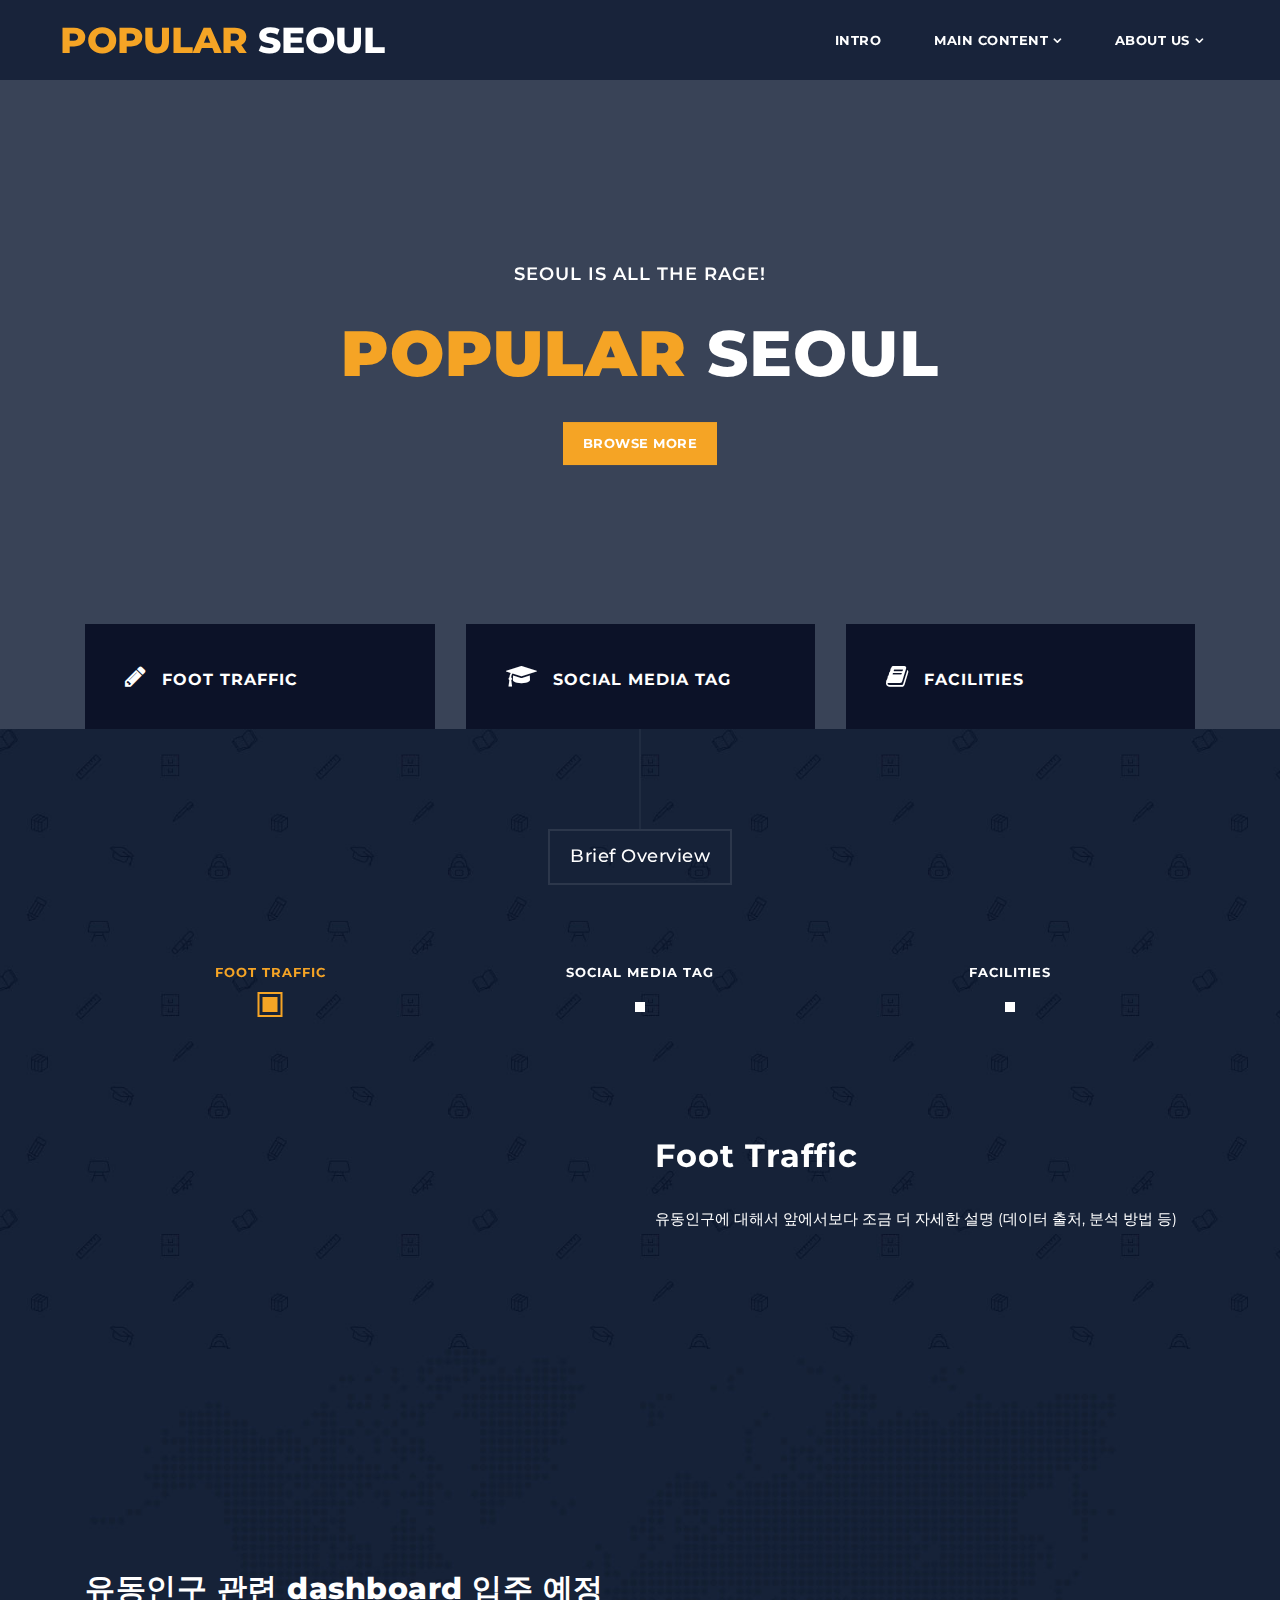
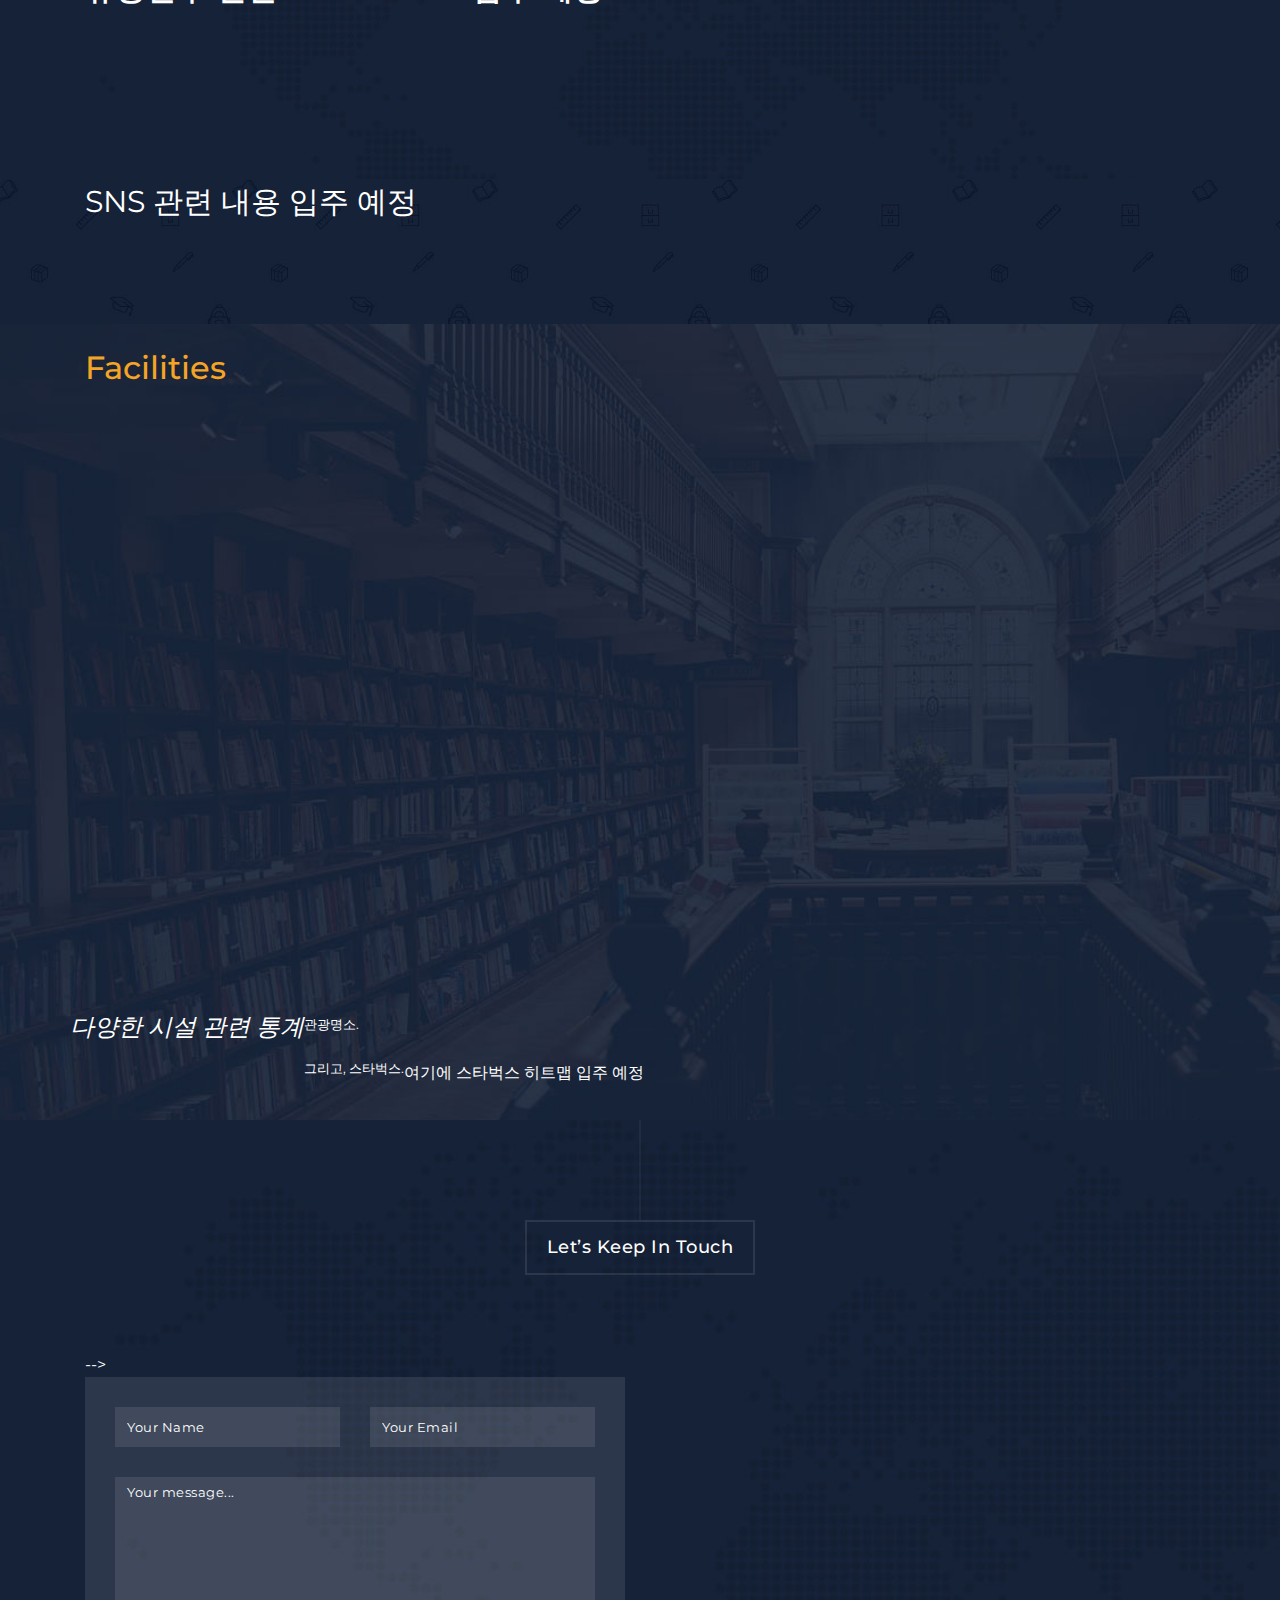
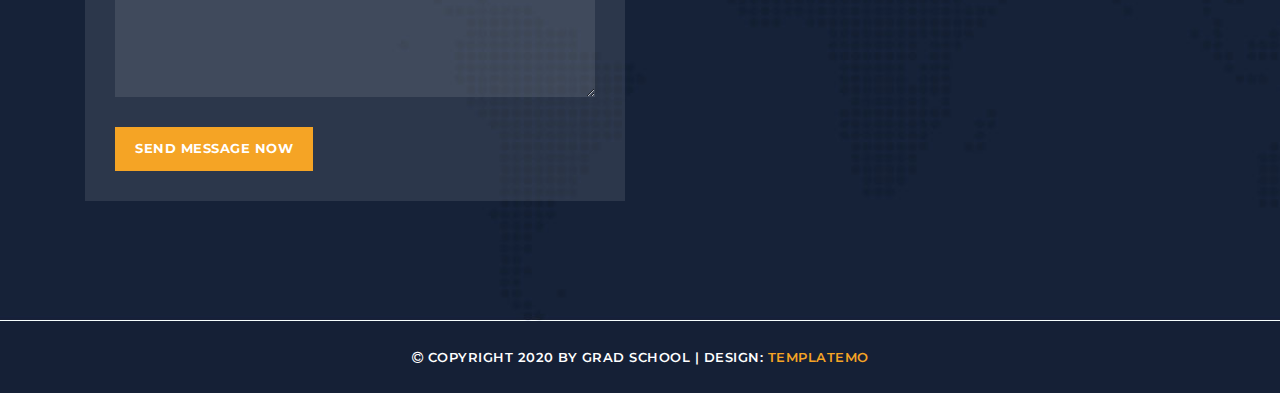
==== commit f2591d20: "Upload crawled data" ====
--- a/HTML_template/index.html
+++ b/HTML_template/index.html
@@ -239,37 +239,21 @@
   <!-- Attraction 분석 섹션-->
   <section class="section video" data-section="section5">
     <div class="container">
-      <div class="row">
-        <div class="col-md-6 align-self-center">
-          <div class="left-content">
-            <h4><em>관광명소</em></h4>
-            <p>관광명소.
-            <br><br>그리고, 스타벅스.</p>
-            <br><br>서울 지도 다시 등장
-          </div>
-        </div>
-        <div class="col-md-6">
-          <div id="map">
-            <iframe src="https://maps.google.com/maps?q=Av.+L%C3%BAcio+Costa,+Rio+de+Janeiro+-+RJ,+Brazil&t=&z=13&ie=UTF8&iwloc=&output=embed" width="100%" height="422px" frameborder="0" style="border:0" allowfullscreen></iframe>
-          </div>
-        </div>
-      </div>
-
-      <div class="make-distance"></div>
-
-      <div class="row">
-        <div class="col-md-6 align-self-center">
-          <div class="left-content">
-            <h4><em>스타벅스</em></h4>
-            <p>관광명소.
-            <br><br>그리고, 스타벅스.</p>
-            <br><br>여기에 스타벅스 히트맵 입주 예정
-          </div>
-        </div>
-        <div class="col-md-6">div id="map">
-          <iframe src="https://maps.google.com/maps?q=Av.+L%C3%BAcio+Costa,+Rio+de+Janeiro+-+RJ,+Brazil&t=&z=13&ie=UTF8&iwloc=&output=embed" width="100%" height="422px" frameborder="0" style="border:0" allowfullscreen></iframe>
-        </div>
-        </div>
+      <div class="section title"> <!--class에 따른 css 속성 추가 필요 -->
+        <h2>Facilities</h2>
+      </div>
+      <div class="row">
+        <iframe id="pydeck" src="C:\Users\SungJunLim\Desktop\Lim\UOS\Side-Project\Seoul_Viz\demo.html"
+          width="100%" height="600px" frameborder="0" style="border:0" allowfullscreen></iframe>
+      </div>
+      
+
+
+      <div class="row">          
+          <h4><em>다양한 시설 관련 통계</em></h4>
+          <p>관광명소.
+          <br><br>그리고, 스타벅스.</p>
+          <br><br>여기에 스타벅스 히트맵 입주 예정
       </div>
     </div>
   </section>
--- a/HTML_template/assets/css/templatemo-grad-school.css
+++ b/HTML_template/assets/css/templatemo-grad-school.css
@@ -12,6 +12,19 @@
 body {
     font-family: 'Montserrat', sans-serif;
 }
+
+/* 내가 만든거 */
+.section.title {
+  color : #f5a425;
+  margin: 0;
+  padding: 0;
+  margin-bottom : 25px;
+}
+
+.row {
+  color : #fff
+}
+
 
 /* Basic */
 
@@ -907,8 +920,9 @@
     background-repeat: no-repeat;
     background-size: cover;
     background-color: #172238;
-    padding: 120px 0px;
-}
+    padding: 25px 0px;
+}
+
 
 section.video .left-content {
   color: #fff;
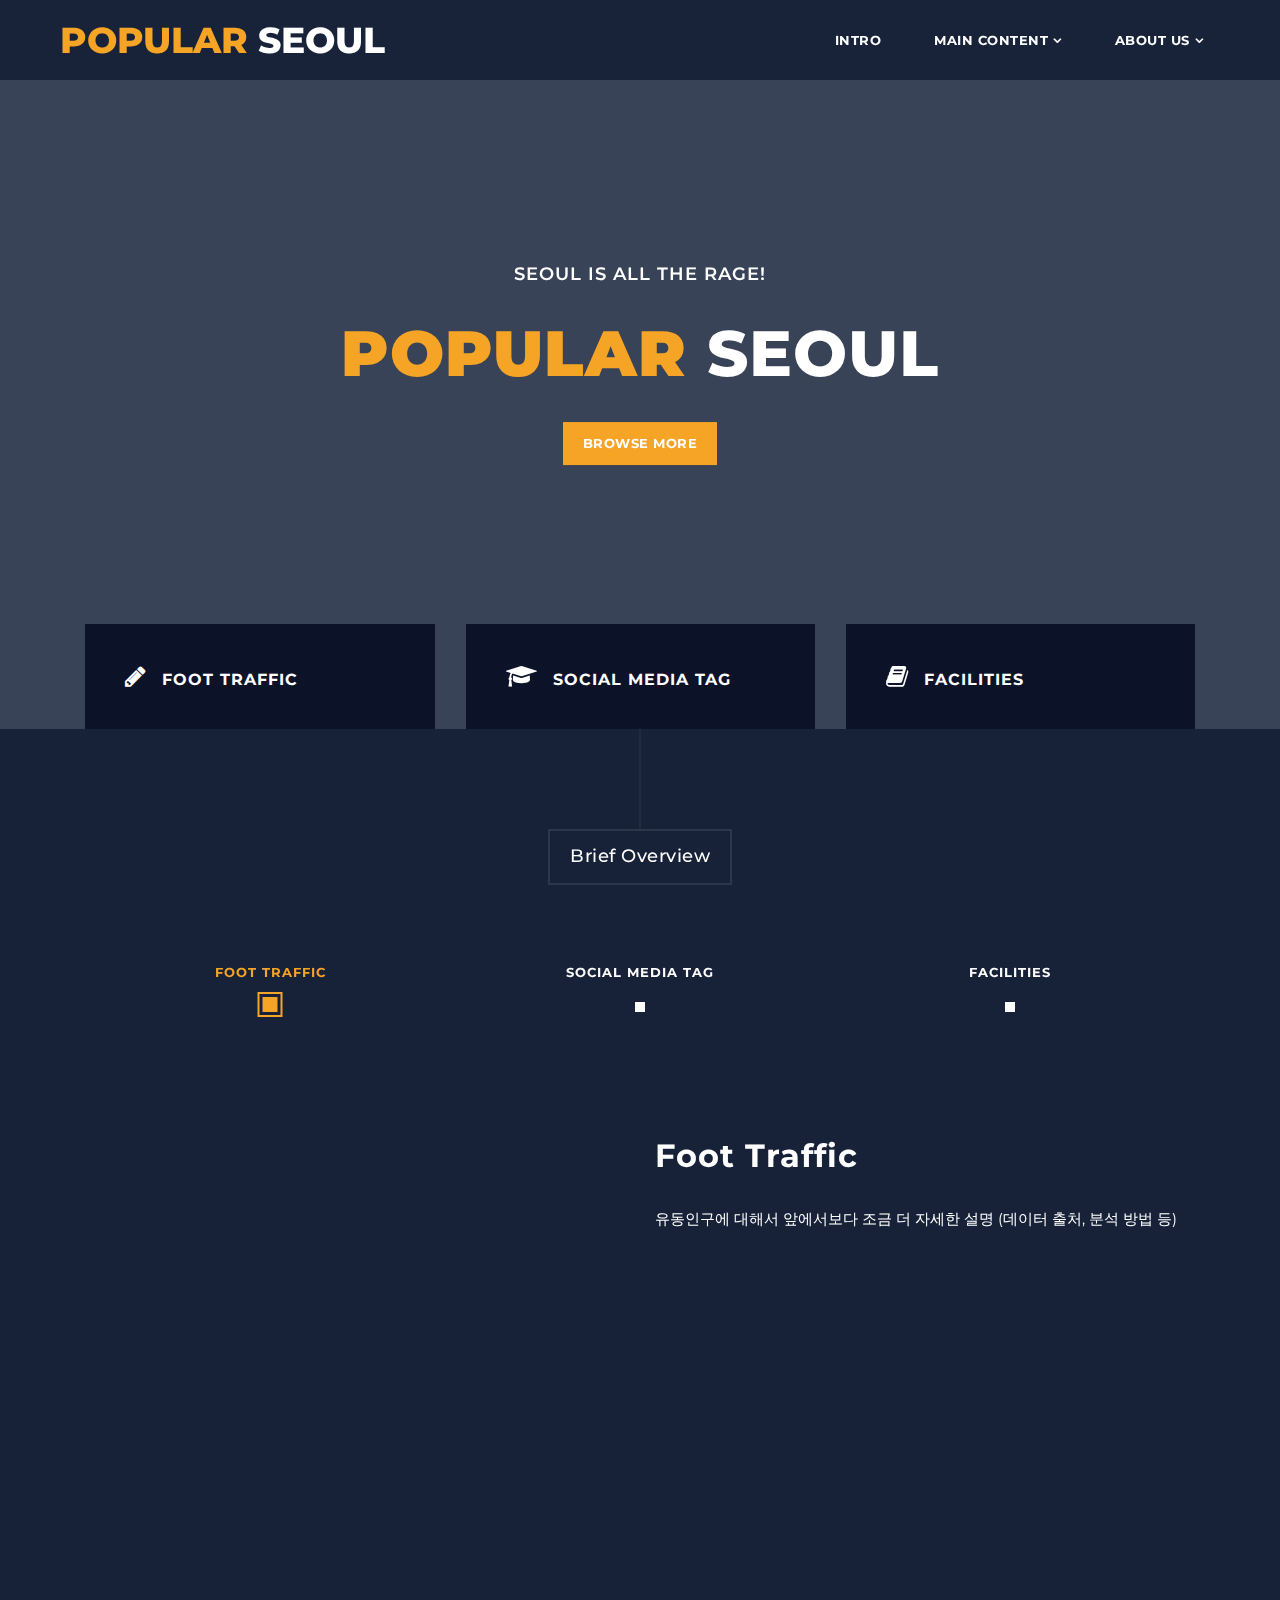
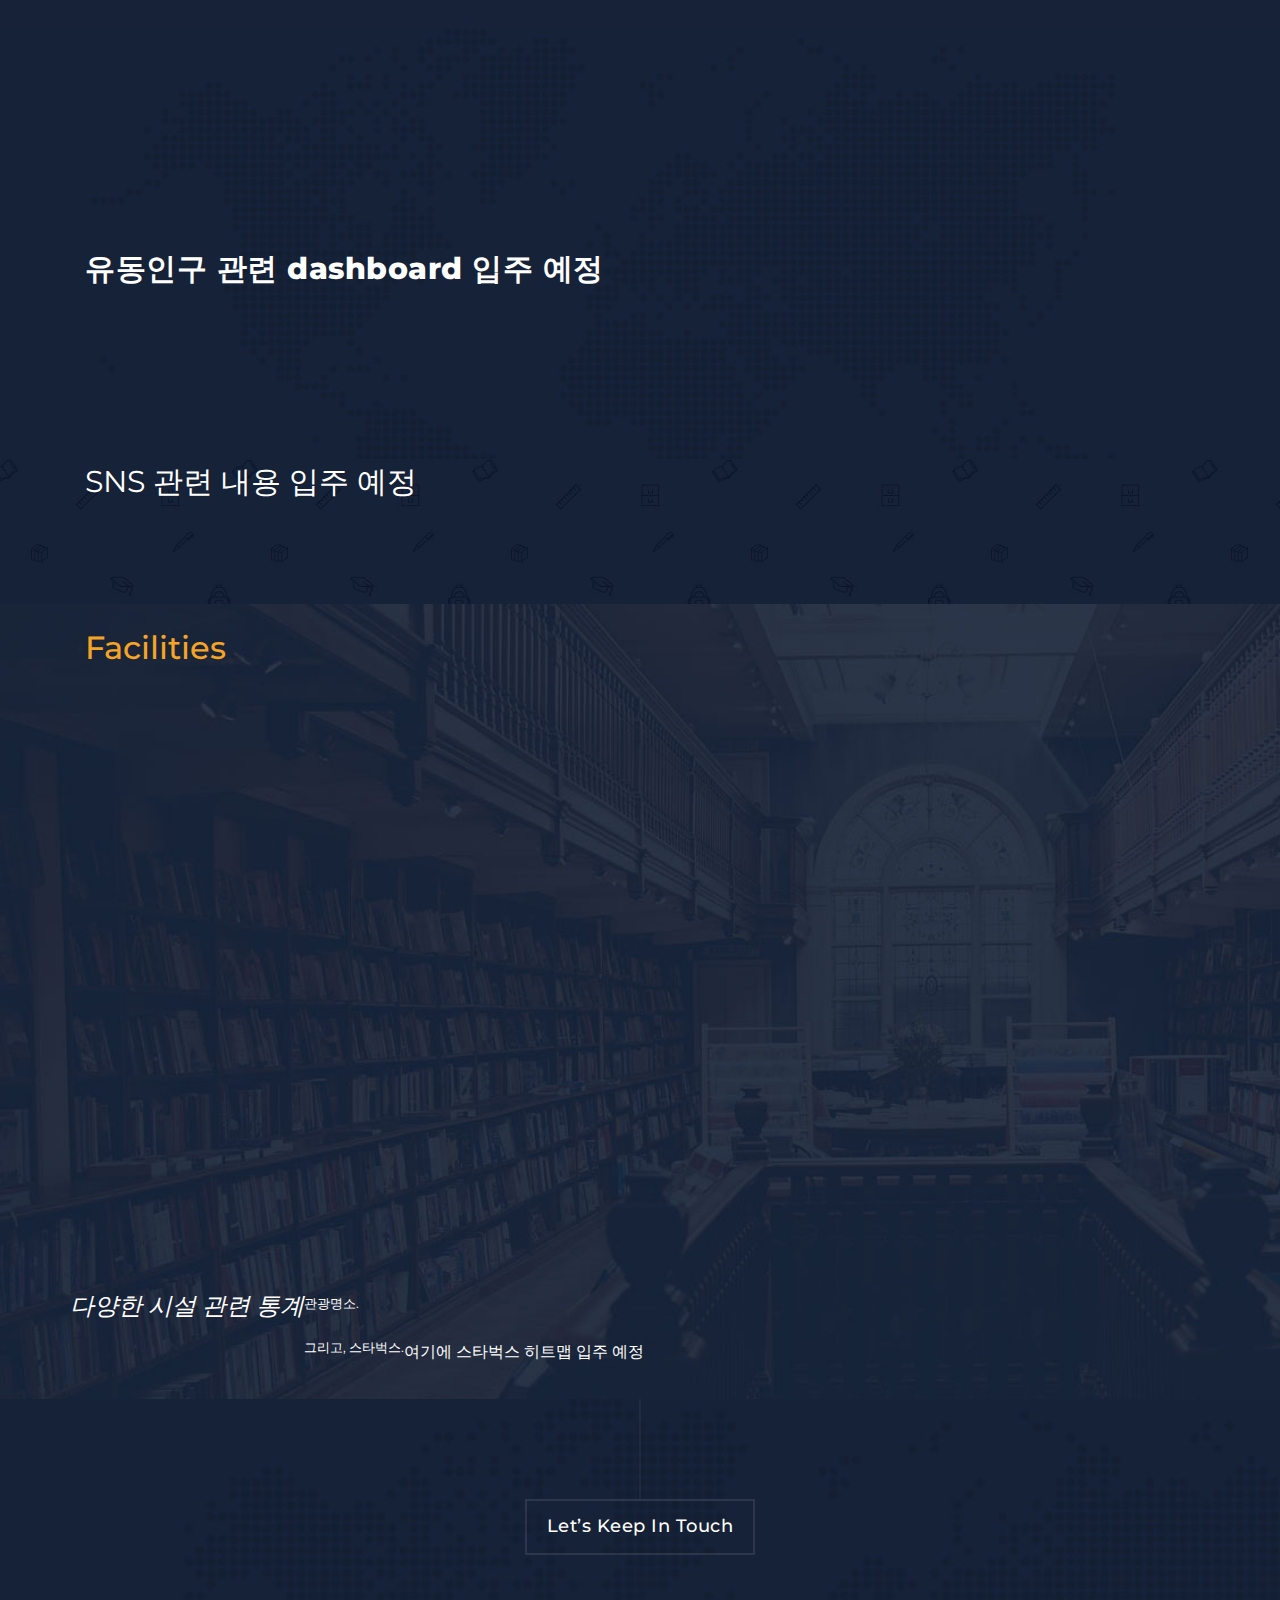
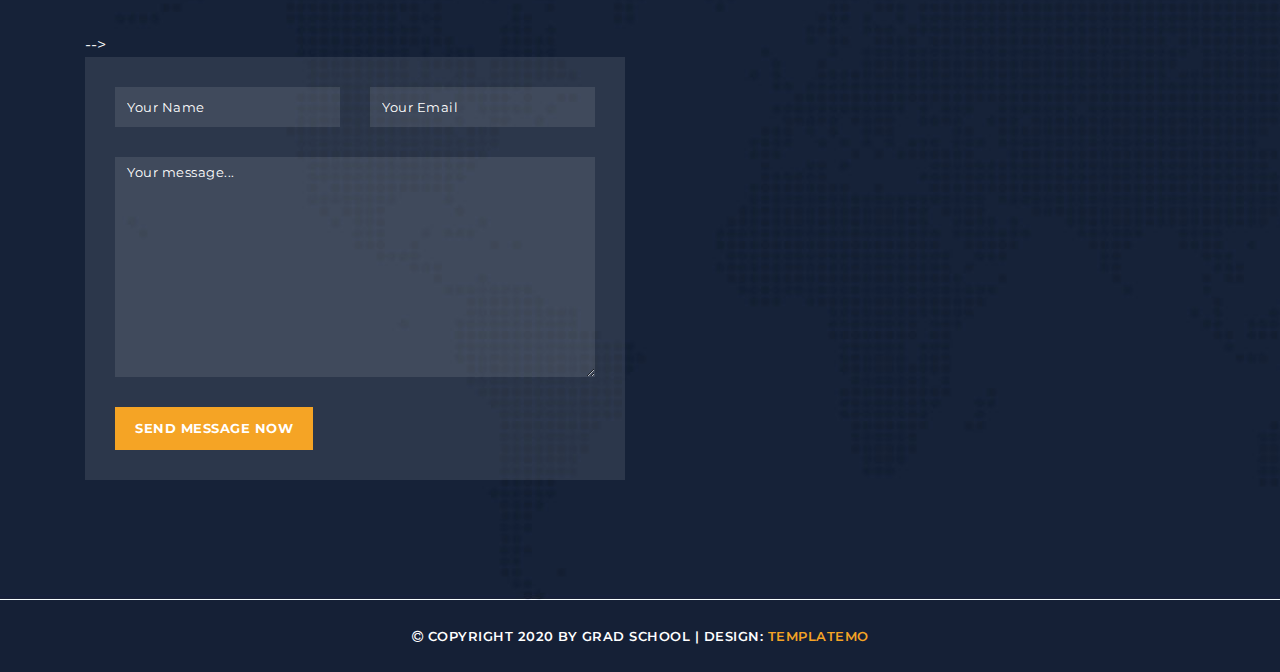
==== commit 9f1a1541: "Update main html" ====
--- a/HTML_template/index.html
+++ b/HTML_template/index.html
@@ -111,7 +111,7 @@
               </div>
               <div class="content-hide">
                 <p>관광지 및 편의시설(스타벅스) 분석한 거 간략 소개</p>
-                <div class="scroll-to-section"><a href="#section4">Saerch More</a></div>
+                <div class="scroll-to-section"><a href="#section4">Search More</a></div>
             </div>
             </div>
           </div>
@@ -151,7 +151,7 @@
               <article id='tabs-2'>
                 <div class="row">
                   <div class="col-md-6">
-                    <img src="C:\Users\SungJunLim\Desktop\templatemo_557_grad_school\assets\images\instagram_logo.png" alt="">
+                    <img src=".\assets\images\instagram_logo.png" alt="">
                   </div>
                   <div class="col-md-6">
                     <h4>Social Media Tag</h4>
@@ -165,14 +165,17 @@
                 </div>
               </article>
               <article id='tabs-3'>
-                <div class="row">
-                  <div class="col-md-6">
-                    <img src="" alt="">
-                  </div>
-                  <div class="col-md-6">
+                <div class="row" height="1200px">
+                    <iframe src=".\assets\iframe\2d_facility.html" style="width:100vh; height:100vh">Check your path or file</iframe>
+                  <!--<div class="col-md-6">
                     <h4>Facilities</h4>
-                    <p>관광정보 관련 설명 <a rel="nofollow" href="https://datalab.naver.com/" target="_blank">(데이터 출처, 분석)</a></p>
-                    <p>스타벅스 및 편의시설에 대한 설명</p>
+                    <br>
+                    <p>관광정보 관련 설명</p>
+                    <br>
+                    <p>옆에 그림 맞추려면</p>
+                    <br>
+                    <p>여기 맞춰서 적어주셔야 됩니다</p>
+                  -->
                   </div>
                 </div>
               </article>
@@ -243,7 +246,7 @@
         <h2>Facilities</h2>
       </div>
       <div class="row">
-        <iframe id="pydeck" src="C:\Users\SungJunLim\Desktop\Lim\UOS\Side-Project\Seoul_Viz\demo.html"
+        <iframe id=".\assets\iframe\demo.html"
           width="100%" height="600px" frameborder="0" style="border:0" allowfullscreen></iframe>
       </div>
       
--- a/HTML_template/assets/css/templatemo-grad-school.css
+++ b/HTML_template/assets/css/templatemo-grad-school.css
@@ -518,10 +518,11 @@
 /* Why Choosing Us */
 
 section.why-us {
-    background-image: url(../images/choosing-bg.jpg);
     background-color: #172238;
     background-repeat: no-repeat;
     background-size: cover;
+    height:auto;
+    min-height:900px;
     padding-bottom: 100px;
 }
 
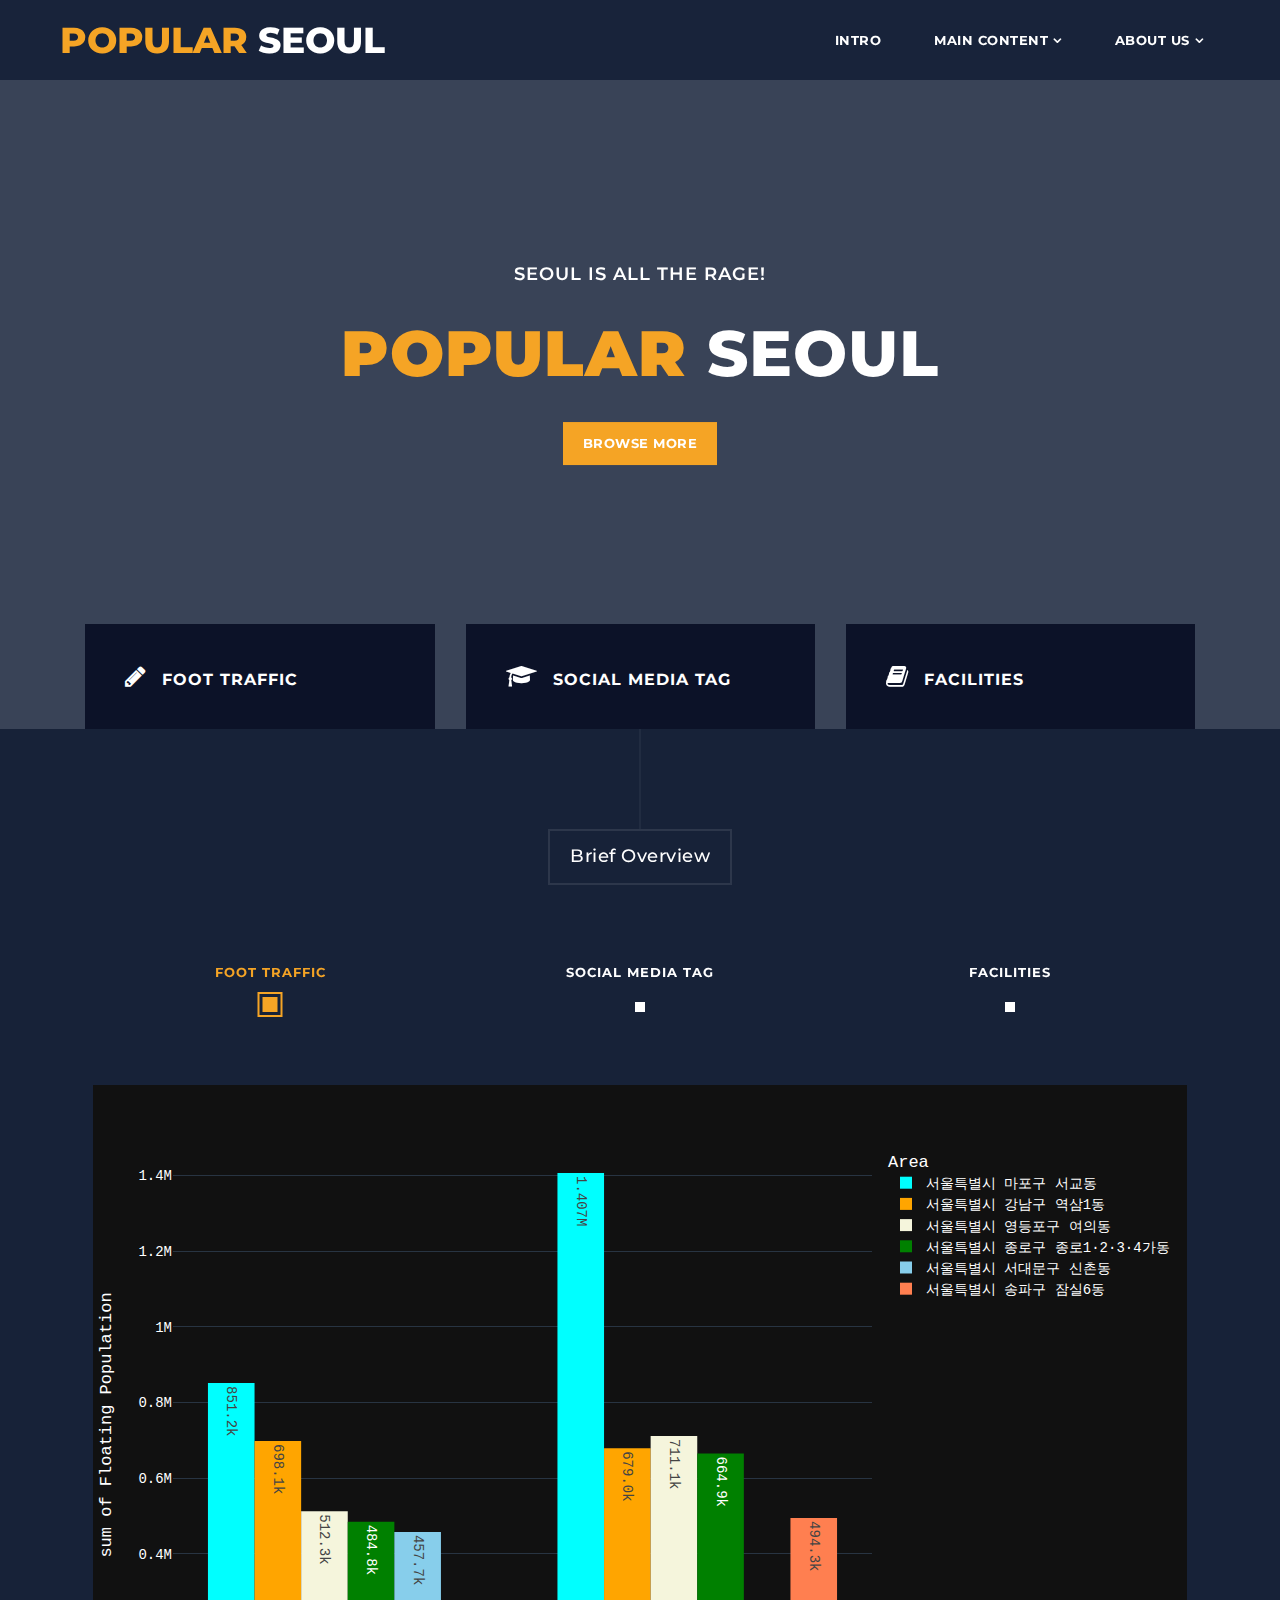
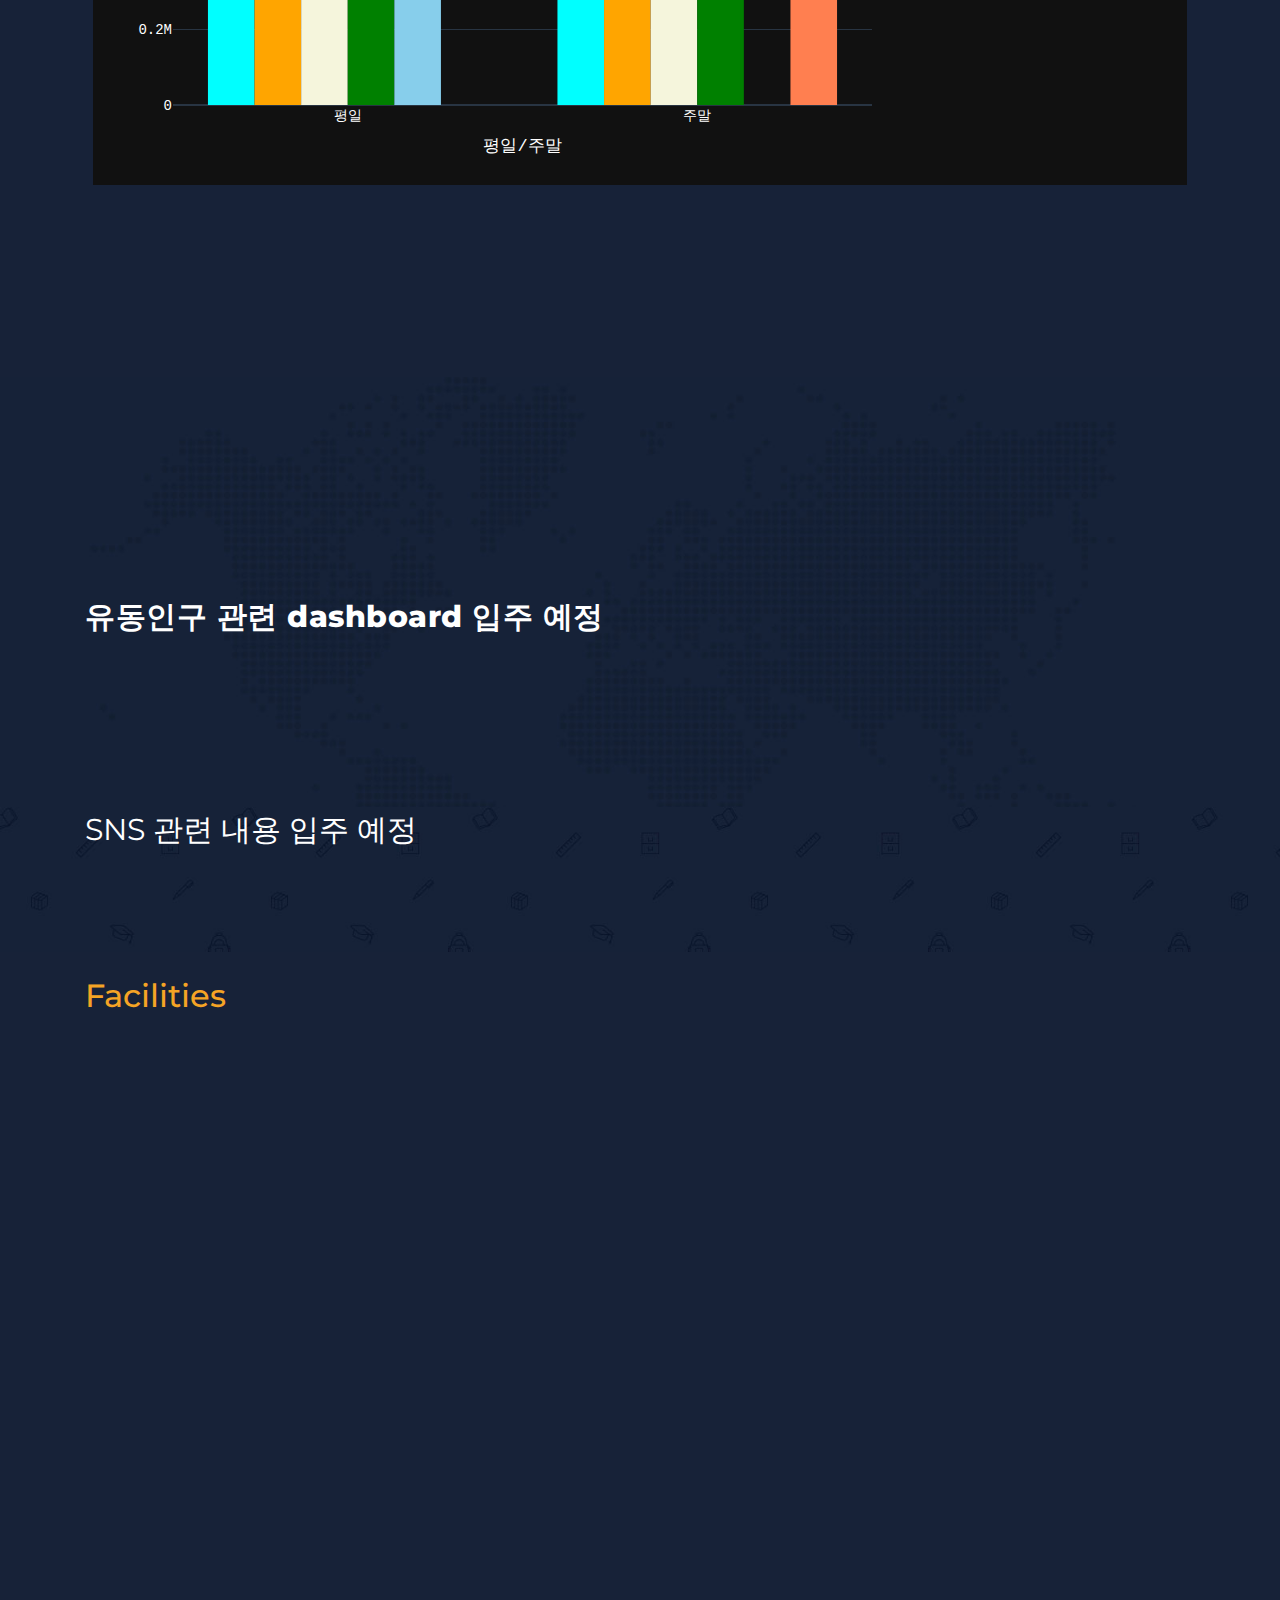
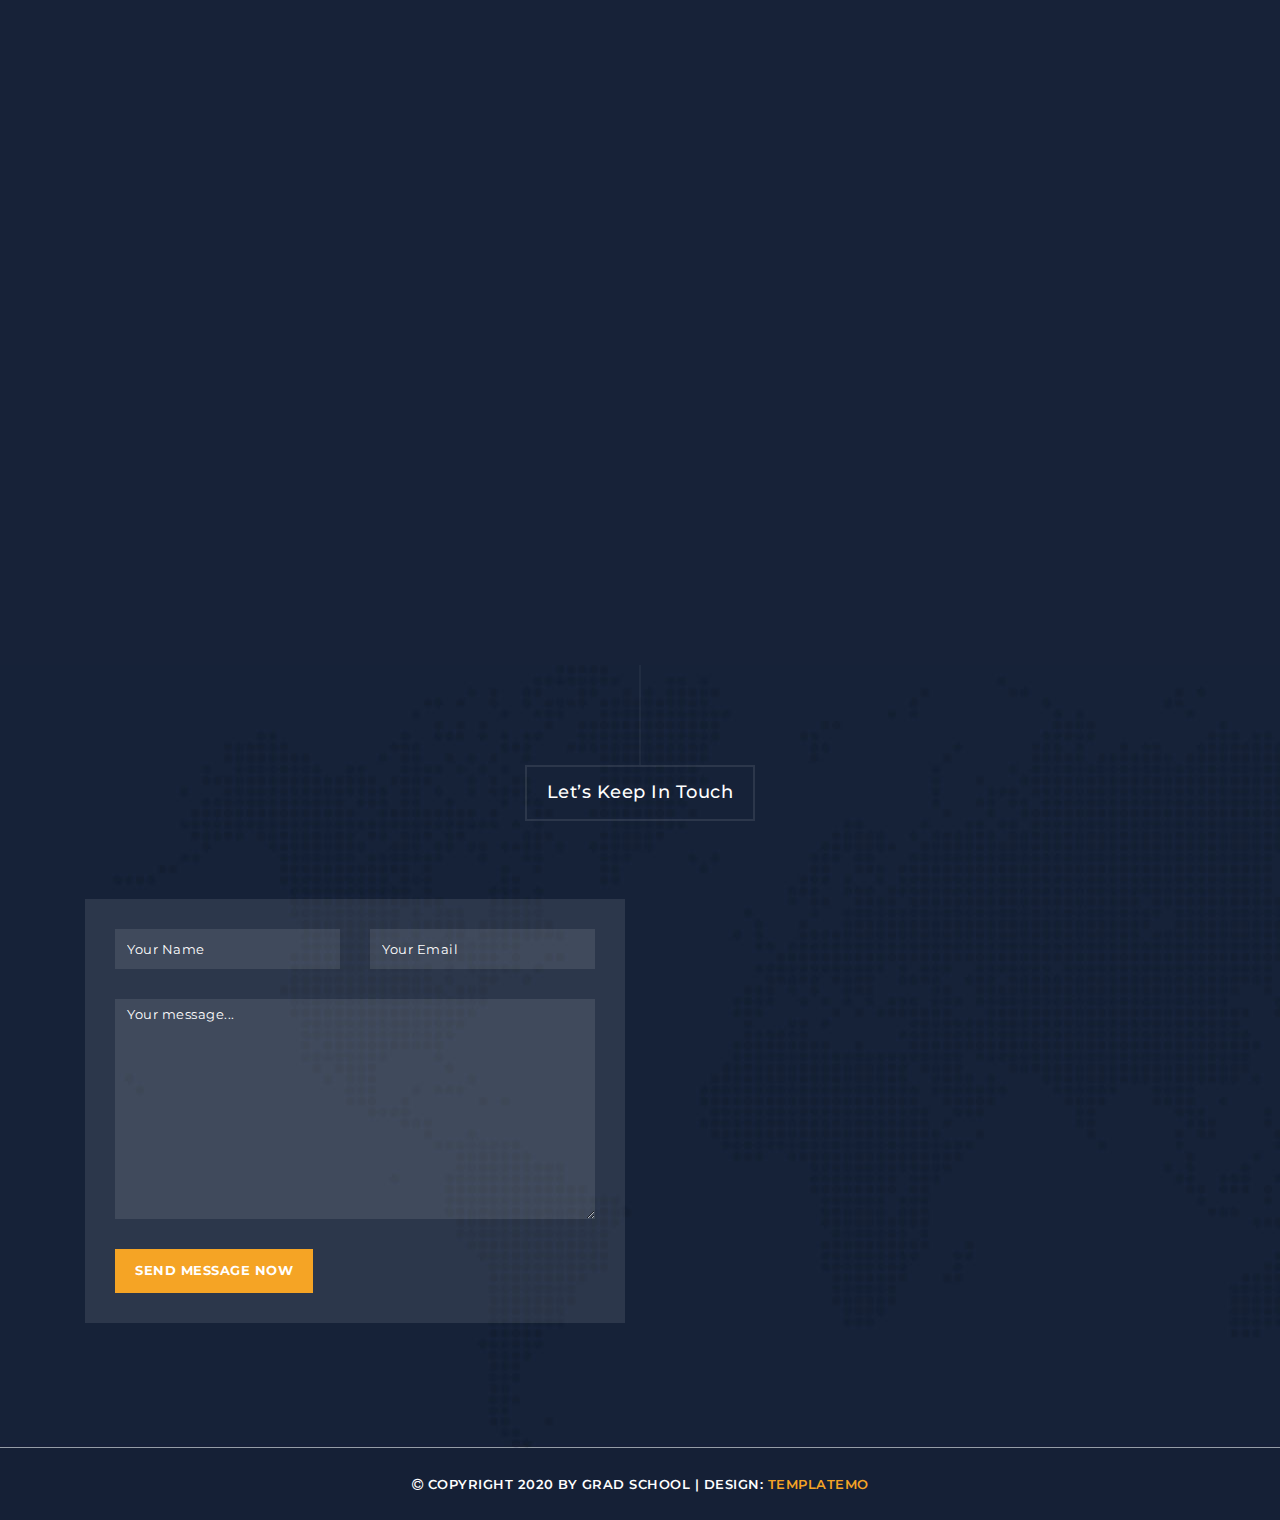
==== commit 4bfa4e5e: "Update html" ====
--- a/HTML_template/index.html
+++ b/HTML_template/index.html
@@ -21,6 +21,9 @@
     <link rel="stylesheet" href="assets/css/templatemo-grad-school.css">
     <link rel="stylesheet" href="assets/css/owl.css">
     <link rel="stylesheet" href="assets/css/lightbox.css">
+
+    
+    <script src="https://cdn.plot.ly/plotly-latest.min.js"></script>
   </head>
 
 
@@ -39,8 +42,8 @@
           <ul class="sub-menu">
             <li><a href="#section2">Brief Overview</a></li>
             <li><a href="#section3">Foot Traffic</a></li>
-            <li><a href="#section3">Social Media Tag</a></li>
-            <li><a href="#section4">Facilities</a></li>
+            <li><a href="#section4">Social Media Tag</a></li>
+            <li><a href="#section5">Facilities</a></li>
           </ul>
         </li>
         <li class="has-submenu"><a href="#section5">About us</a>
@@ -85,7 +88,7 @@
               </div>
               <div class="content-hide">
                 <p>유동인구 관련 간략 소개</p>
-                <div class="scroll-to-section"><a href="#section2">More Info.</a></div>
+                <div class="scroll-to-section"><a href="#section3">More Info.</a></div>
             </div>
             </div>
           </div>
@@ -98,7 +101,7 @@
               </div>
               <div class="content-hide">
                 <p>We crawled data from Instagram and made word cloud.</p>
-                <div class="scroll-to-section"><a href="#section3">Details</a></div>
+                <div class="scroll-to-section"><a href="#section4">Details</a></div>
               </div>
             </div>
           </div>
@@ -111,7 +114,7 @@
               </div>
               <div class="content-hide">
                 <p>관광지 및 편의시설(스타벅스) 분석한 거 간략 소개</p>
-                <div class="scroll-to-section"><a href="#section4">Search More</a></div>
+                <div class="scroll-to-section"><a href="#section5">Search More</a></div>
             </div>
             </div>
           </div>
@@ -137,15 +140,8 @@
             </ul>
             <section class='tabs-content'>
               <article id='tabs-1'>
-                <div class="row">
-                  <div class="col-md-6">
-                    <img src="" alt="">
-                  </div>
-                  <div class="col-md-6">
-                    <h4>Foot Traffic</h4>
-                    <p>유동인구에 대해서 앞에서보다 조금 더 자세한 설명 (데이터 출처, 분석 방법 등)</p>
-                    <!-- <p>Grad School is free educational HTML template with Bootstrap 4.5.2 CSS layout. Feel free to use it for educational or commercial purposes. You may want to make <a href="https://paypal.me/templatemo" target="_parent" rel="sponsored">a little donation</a> to TemplateMo. Please tell your friends about us. Thank you.</p> -->
-                  </div>
+                <div id="map" style="height:800px;">
+                  <iframe src=".\assets\iframe\2d_foot_traffic.html" seamless="seamless" style="border:none; width:100%; height:100%; object-fit:contain;">Check your path or file</iframe>
                 </div>
               </article>
               <article id='tabs-2'>
@@ -165,18 +161,8 @@
                 </div>
               </article>
               <article id='tabs-3'>
-                <div class="row" height="1200px">
-                    <iframe src=".\assets\iframe\2d_facility.html" style="width:100vh; height:100vh">Check your path or file</iframe>
-                  <!--<div class="col-md-6">
-                    <h4>Facilities</h4>
-                    <br>
-                    <p>관광정보 관련 설명</p>
-                    <br>
-                    <p>옆에 그림 맞추려면</p>
-                    <br>
-                    <p>여기 맞춰서 적어주셔야 됩니다</p>
-                  -->
-                  </div>
+                <div id="map" style="height:800px;">
+                    <iframe src=".\assets\iframe\2d_facility.html" seamless="seamless" style="border:none; width:100%; height:100%; object-fit:contain;">Check your path or file</iframe>
                 </div>
               </article>
             </section>
@@ -246,17 +232,8 @@
         <h2>Facilities</h2>
       </div>
       <div class="row">
-        <iframe id=".\assets\iframe\demo.html"
-          width="100%" height="600px" frameborder="0" style="border:0" allowfullscreen></iframe>
-      </div>
-      
-
-
-      <div class="row">          
-          <h4><em>다양한 시설 관련 통계</em></h4>
-          <p>관광명소.
-          <br><br>그리고, 스타벅스.</p>
-          <br><br>여기에 스타벅스 히트맵 입주 예정
+        <iframe src="https://seoul-store-dash.herokuapp.com/" seamless="seamless"
+          width="100%" height="1200px" frameborder="0" style="border:0" allowfullscreen></iframe>
       </div>
     </div>
   </section>
@@ -455,7 +432,7 @@
             <h2>Let’s Keep In Touch</h2>
           </div>
         </div>
-        <div class="col-md-6"> -->
+        <div class="col-md-6">
         
         <!-- Do you need a working HTML contact-form script?
                 	
--- a/HTML_template/assets/css/templatemo-grad-school.css
+++ b/HTML_template/assets/css/templatemo-grad-school.css
@@ -917,7 +917,6 @@
 /* Video == Attraction */
 
 section.video {
-    background-image: url(../images/video-bg.jpg);
     background-repeat: no-repeat;
     background-size: cover;
     background-color: #172238;
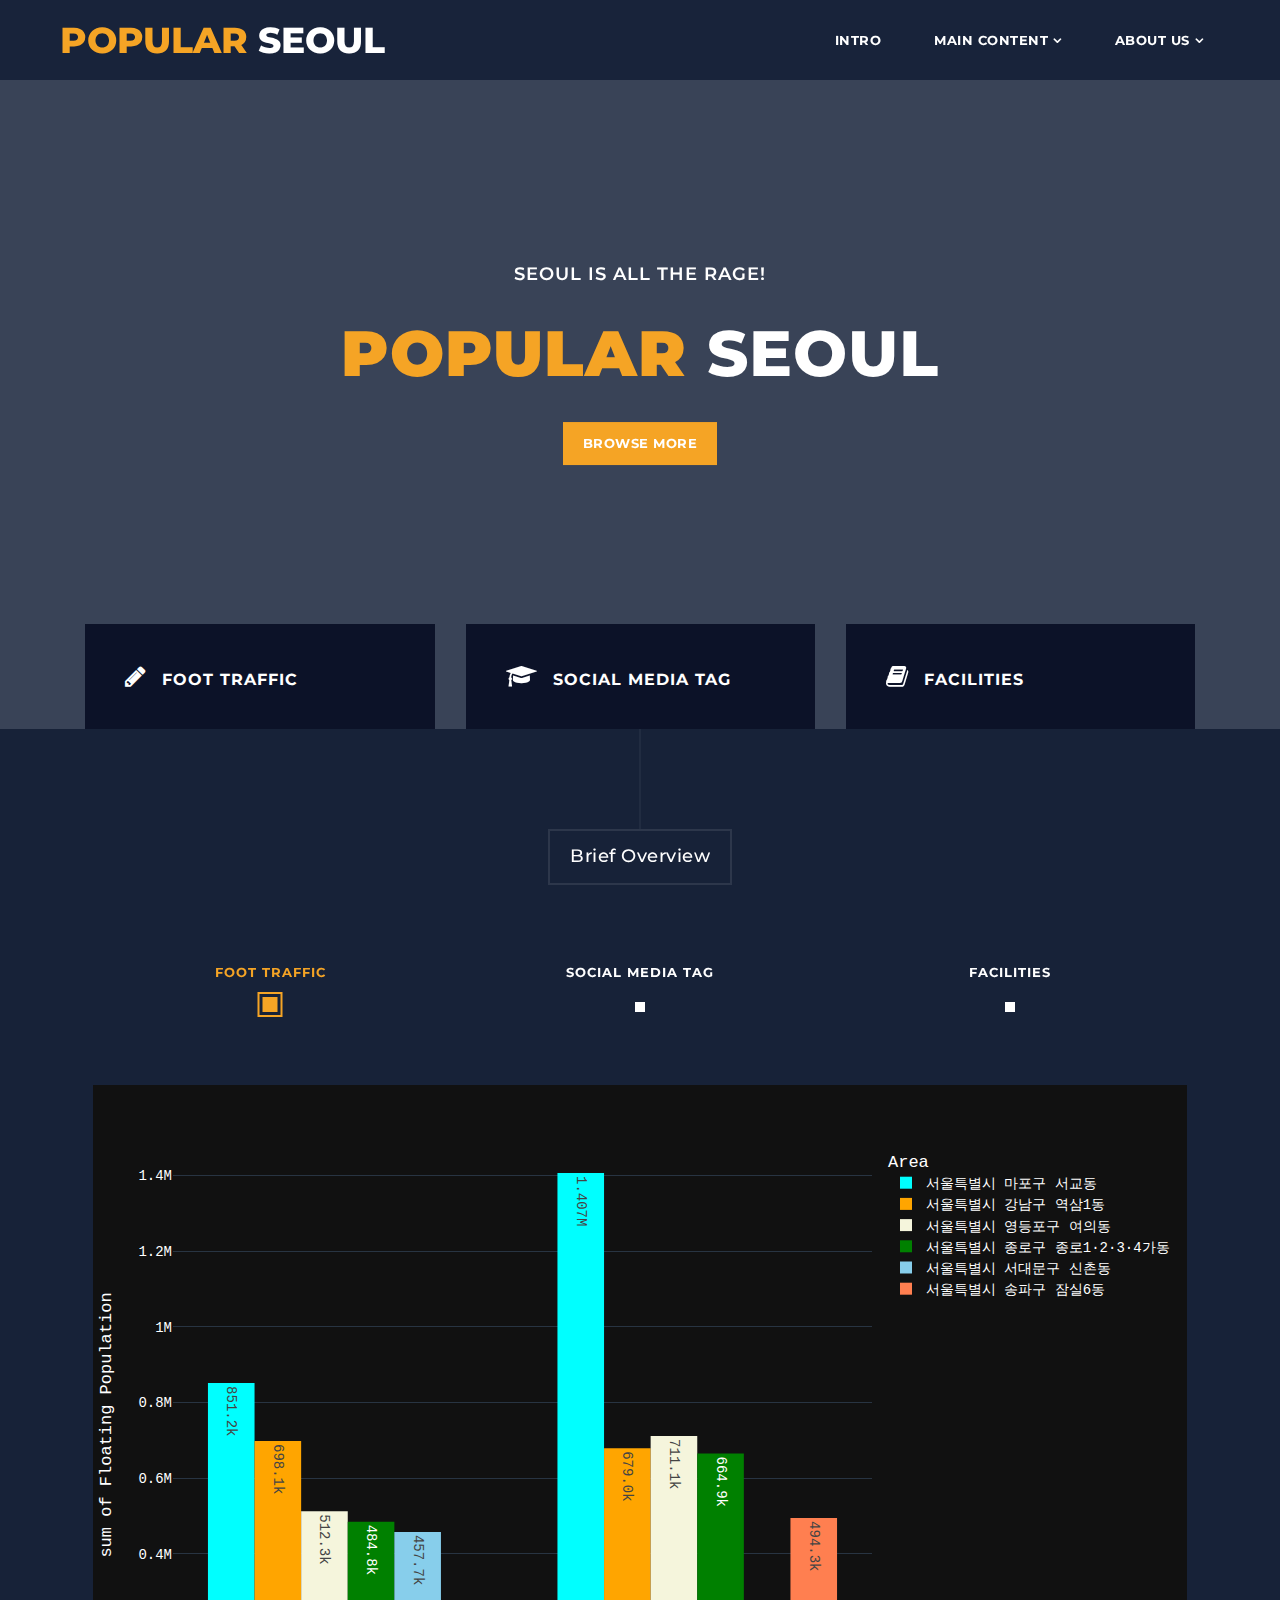
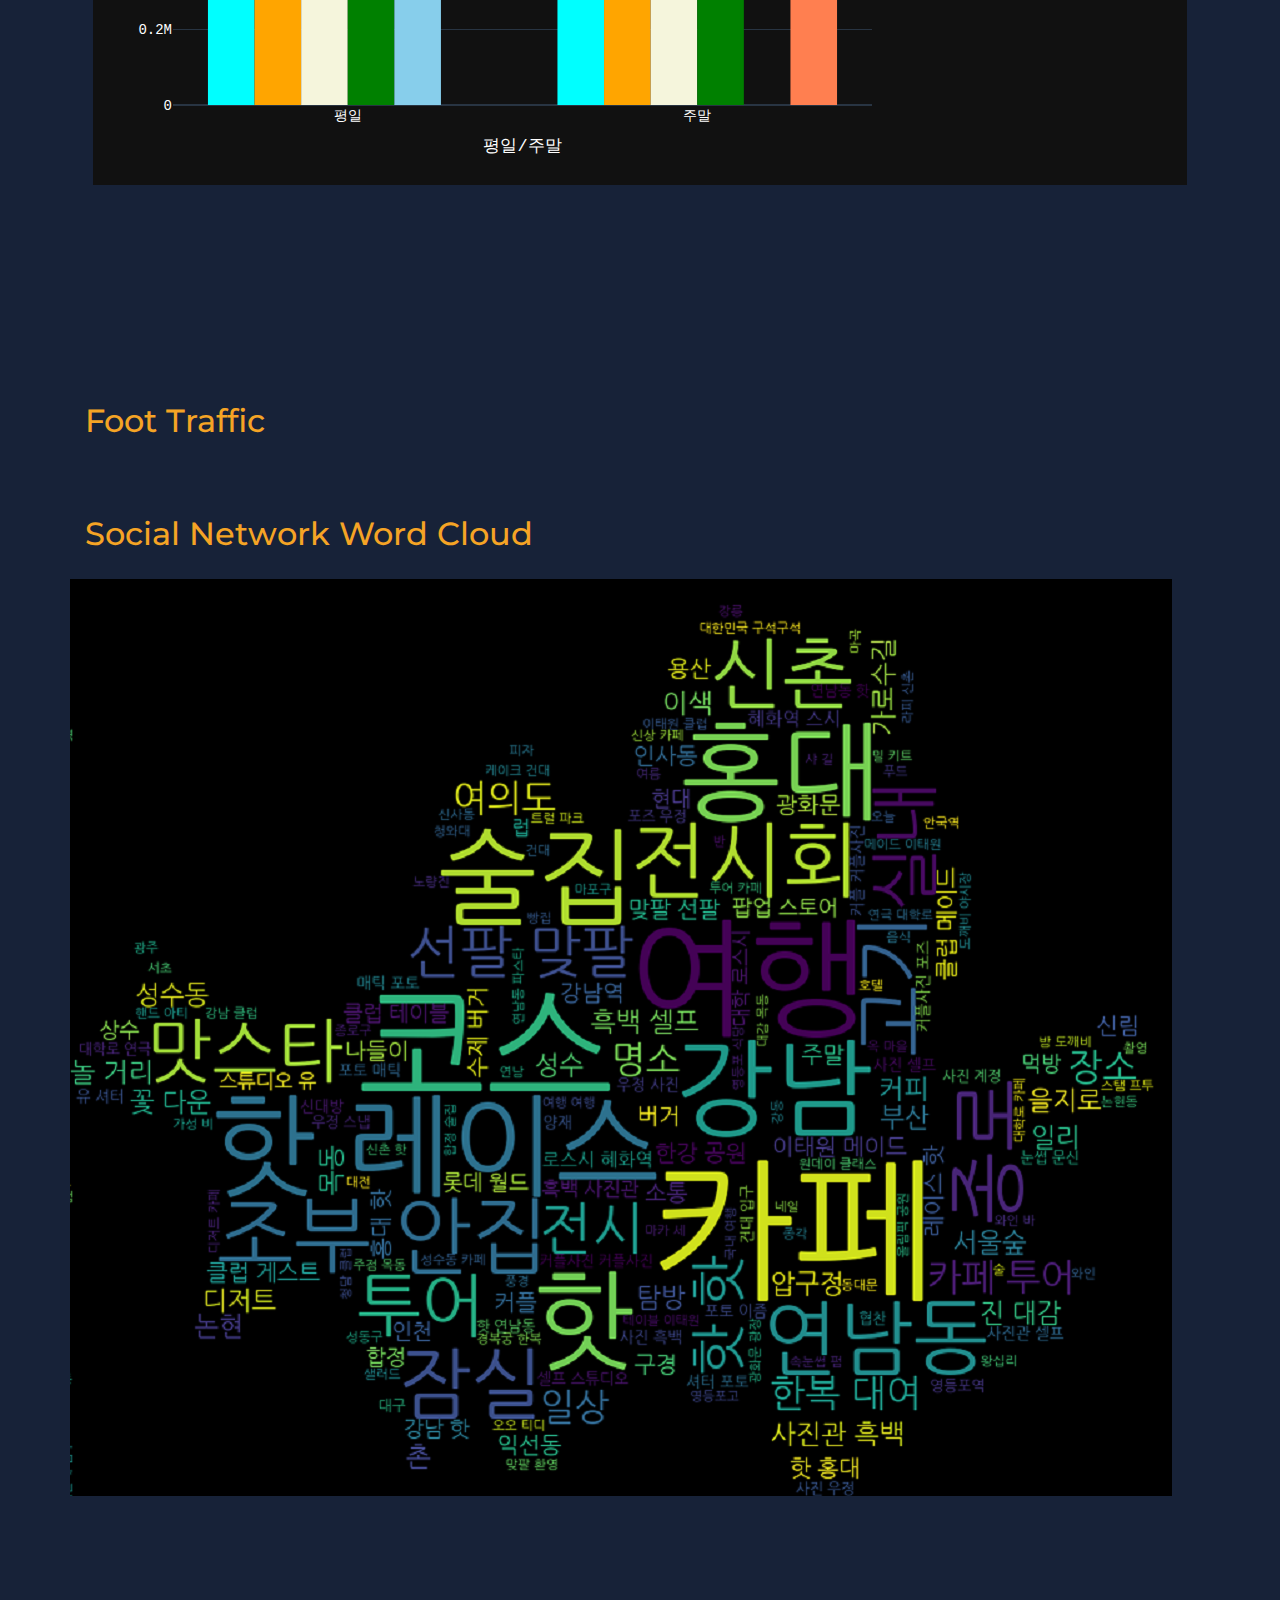
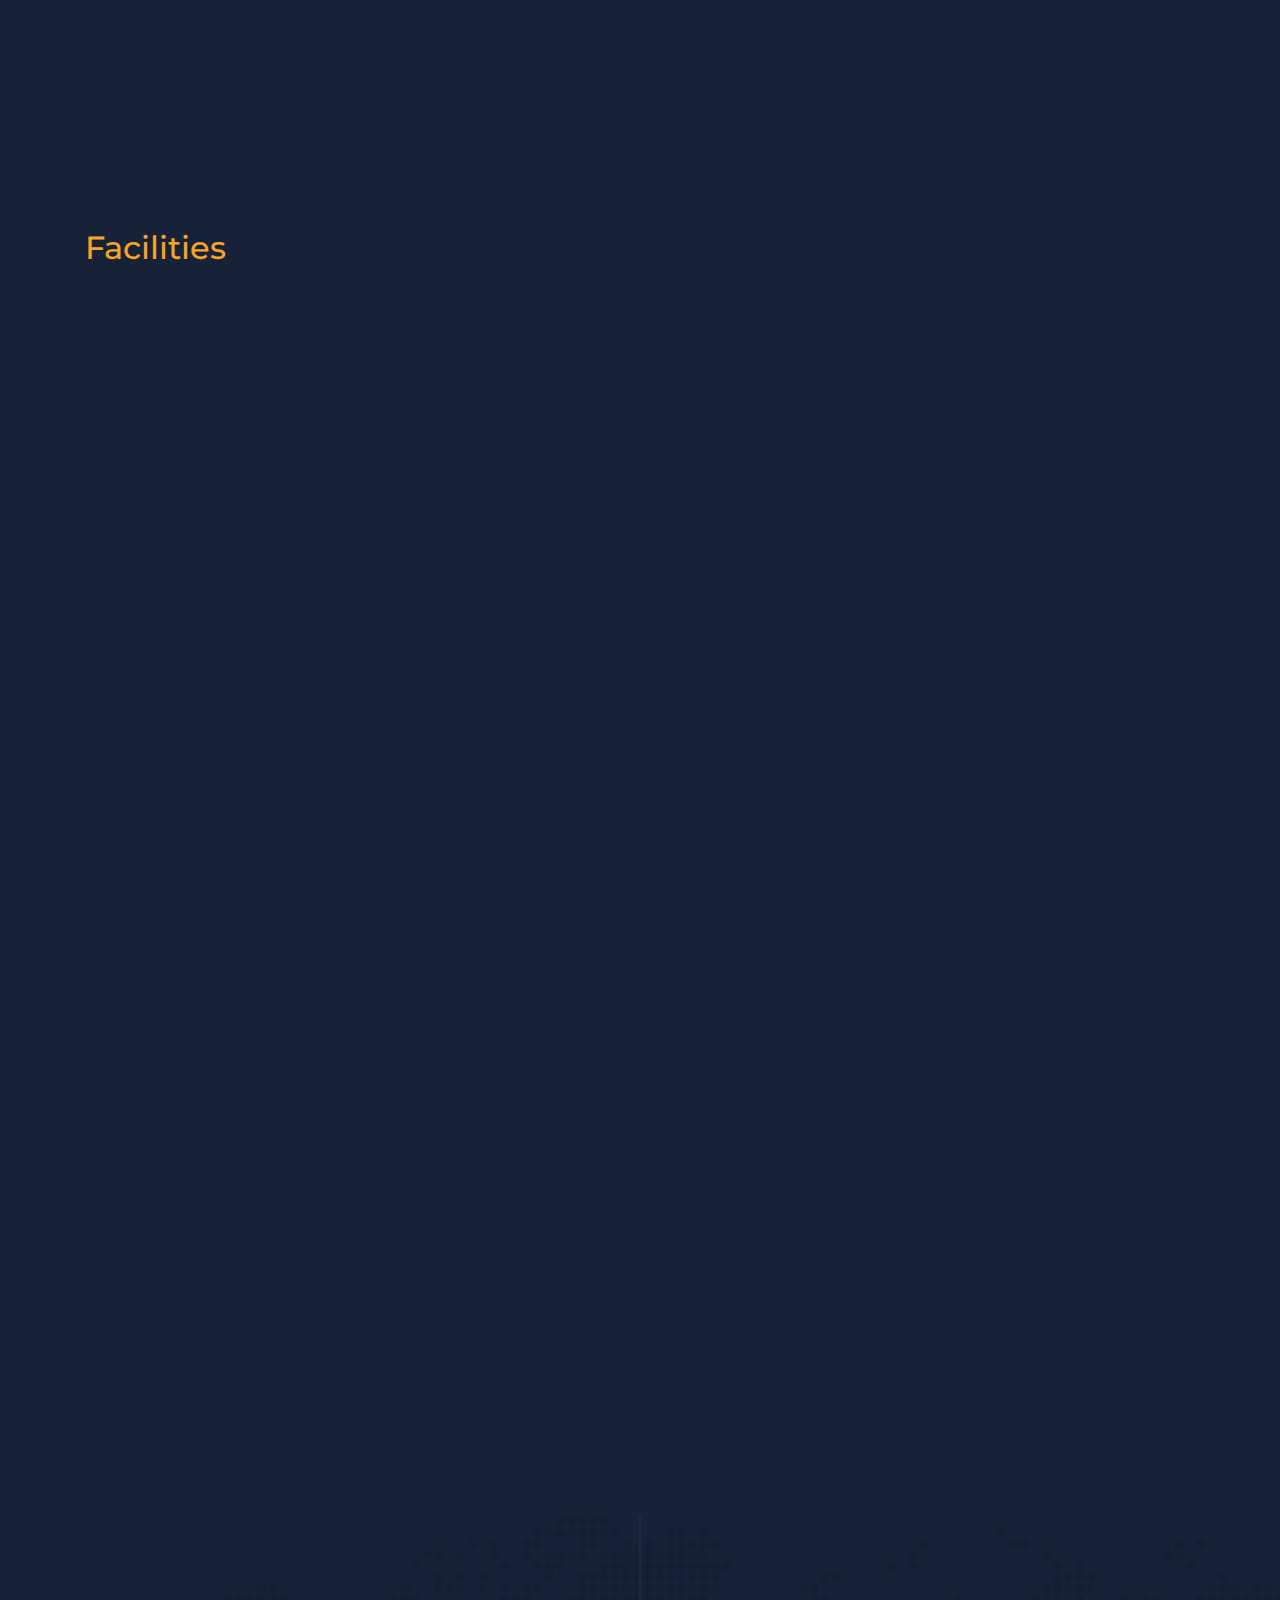
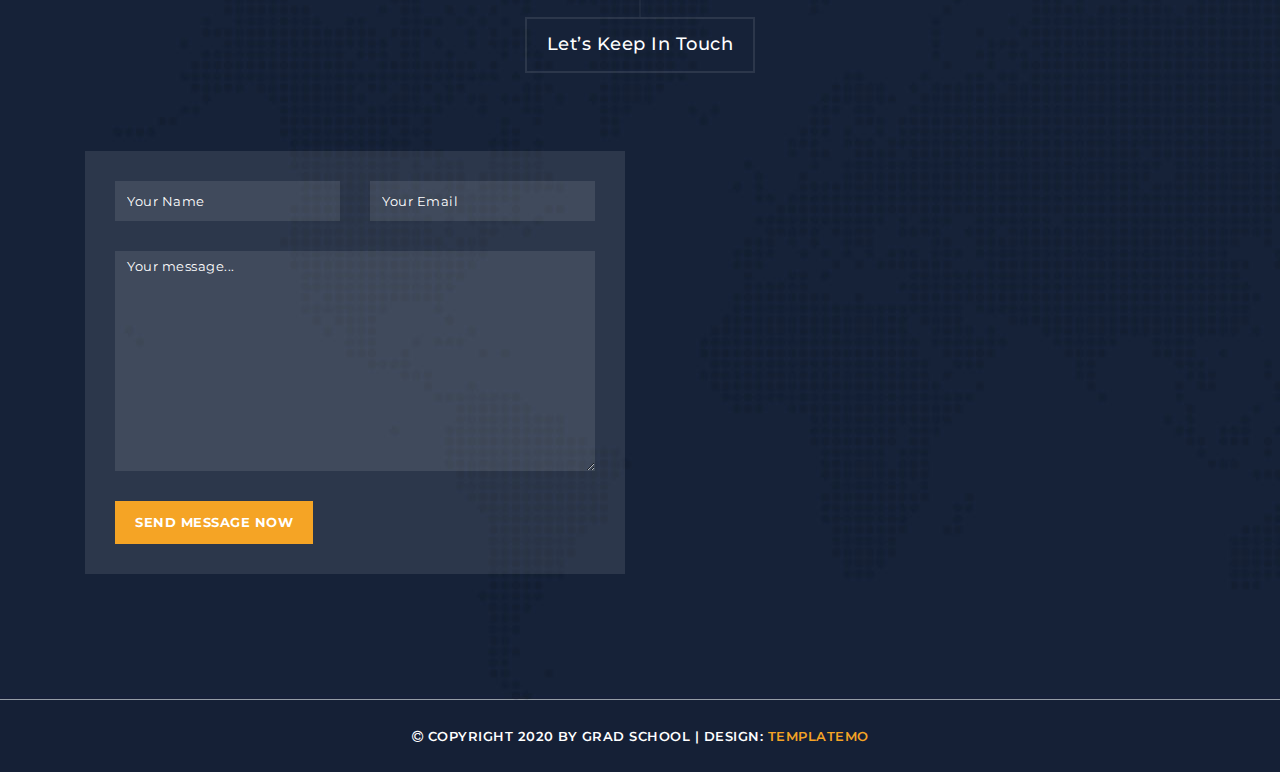
==== commit 0ce5b5d2: "Update html template" ====
--- a/HTML_template/index.html
+++ b/HTML_template/index.html
@@ -145,24 +145,16 @@
                 </div>
               </article>
               <article id='tabs-2'>
-                <div class="row">
-                  <div class="col-md-6">
-                    <img src=".\assets\images\instagram_logo.png" alt="">
-                  </div>
-                  <div class="col-md-6">
-                    <h4>Social Media Tag</h4>
-                    <br>
-                    <p>We've tried to scrap data related to popular place in Seoul using several tags e.g. "서울맛집", "서울핫플", "서울데이트" etc. </p>
-                    <br>
-                    <p>We tried to make word cloud using self-crawled 5,000 data  </p>
-                    <br>
-                    <p>아직 crawling 진행 중이고 완료 시 pre-processing 방안 고민해야합니다.</p>
-                  </div>
-                </div>
+                <div id="map" style="height:800px;">
+                  <video src=".\assets\iframe\word_race.mp4" poster=".\assets\images\instagram_logo.png" width="100%" height="100%" loop="100" autoplay="" muted=""></video>
+                  <!-- <iframe src=".\assets\iframe\word_race.mp4" seamless="seamless" style="border:none; width:100%; height:100%; object-fit:contain;">Check your path or file</iframe> -->
+              </div>
               </article>
               <article id='tabs-3'>
-                <div id="map" style="height:800px;">
-                    <iframe src=".\assets\iframe\2d_facility.html" seamless="seamless" style="border:none; width:100%; height:100%; object-fit:contain;">Check your path or file</iframe>
+                <div id="map" style="height:800px">
+                    <p align="center" style="height:800px">
+                      <iframe src=".\assets\iframe\store_pie.html" seamless="seamless" style="border:none; width:100%; height:100%; object-fit:contain;">Check your path or file</iframe>
+                    </p>
                 </div>
               </article>
             </section>
@@ -173,54 +165,28 @@
   </section>
 
 <!-- 유동인구 Section -->
-  <section class="section coming-soon" data-section="section3">
-    <div class="container">
-      <div class="row">
-        <div class="col-md-12">
-          <div class="continer centerIt">
-            <div>
-              <h4>유동인구 관련 dashboard 입주 예정</h4>
-
-              <!-- <div class="counter">
-
-                <div class="days">
-                  <div class="value">00</div>
-                  <span>Days</span>
-                </div>
-
-                <div class="hours">
-                  <div class="value">00</div>
-                  <span>Hours</span>
-                </div>
-
-                <div class="minutes">
-                  <div class="value">00</div>
-                  <span>Minutes</span>
-                </div>
-
-                <div class="seconds">
-                  <div class="value">00</div>
-                  <span>Seconds</span>
-                </div>
-
-              </div> -->
-            </div>
-          </div>
-        </div>
-      </div>
+  <section class="section video" data-section="section3">
+    <div class="container">
+      <div class="section title"> <!--class에 따른 css 속성 추가 필요 -->
+        <h2>Foot Traffic</h2>
+      </div>
+      <!-- <div class="row">
+        <iframe src="https://seoul-foot-traffic-dash.herokuapp.com/" seamless="seamless"
+          style="border:none; width:100%; height:1200px; object-fit:contain;" allowfullscreen></iframe>
+      </div> -->
     </div>
   </section>
 
 
 <!-- SNS 분석 섹션 -->
-  <section class="section courses" data-section="section4">
-    <div class="container">
-      <div class="row">
-        <div class="col-md-12">
-          <div id="word_cloud">
-            SNS 관련 내용 입주 예정
-          </div>
-        </div>
+  <section class="section video" data-section="section4">
+    <div class="container">
+      <div class="section title">
+        <h2>Social Network Word Cloud</h2>
+      </div>
+      <div class="row">
+        <iframe src="./assets/iframe/tag_cloud.png" seamless="seamless"
+          width="100%" height="1200px" frameborder="0" style="border:none; width:100%; height:1200px; object-fit:contain;" allowfullscreen></iframe>
       </div>
     </div>
   </section>
@@ -233,7 +199,7 @@
       </div>
       <div class="row">
         <iframe src="https://seoul-store-dash.herokuapp.com/" seamless="seamless"
-          width="100%" height="1200px" frameborder="0" style="border:0" allowfullscreen></iframe>
+          style="border:none; width:100%; height:1200px; object-fit:contain;" allowfullscreen></iframe>
       </div>
     </div>
   </section>
@@ -397,32 +363,6 @@
     </div>
   </section>
 -->
-
-  <!-- <section class="section video" data-section="section5">
-    <div class="container">
-      <div class="row">
-        <div class="col-md-6 align-self-center">
-          <div class="left-content">
-            <span>our presentation is for you</span>
-            <h4>Watch the video to learn more <em>about Grad School</em></h4>
-            <p>You are NOT allowed to redistribute this template ZIP file on any template collection website. However, you can use this template to convert into a specific theme for any kind of CMS platform such as WordPress. You may <a rel="nofollow" href="https://templatemo.com/contact" target="_parent">contact TemplateMo</a> for details.
-            <br><br>Suspendisse tincidunt, magna ut finibus rutrum, libero dolor euismod odio, nec interdum quam felis non ante.</p>
-            <div class="main-button"><a rel="nofollow" href="https://fb.com/templatemo" target="_parent">External URL</a></div>
-          </div>
-        </div>
-        <div class="col-md-6">
-          <article class="video-item">
-            <div class="video-caption">
-              <h4>Power HTML Template</h4>
-            </div>
-            <figure>
-              <a href="https://www.youtube.com/watch?v=r9LtOG6pNUw" class="play"><img src="assets/images/main-thumb.png"></a>
-            </figure>
-          </article>
-        </div>
-      </div>
-    </div>
-  </section> -->
 
   <section class="section contact" data-section="section6">
     <div class="container">
